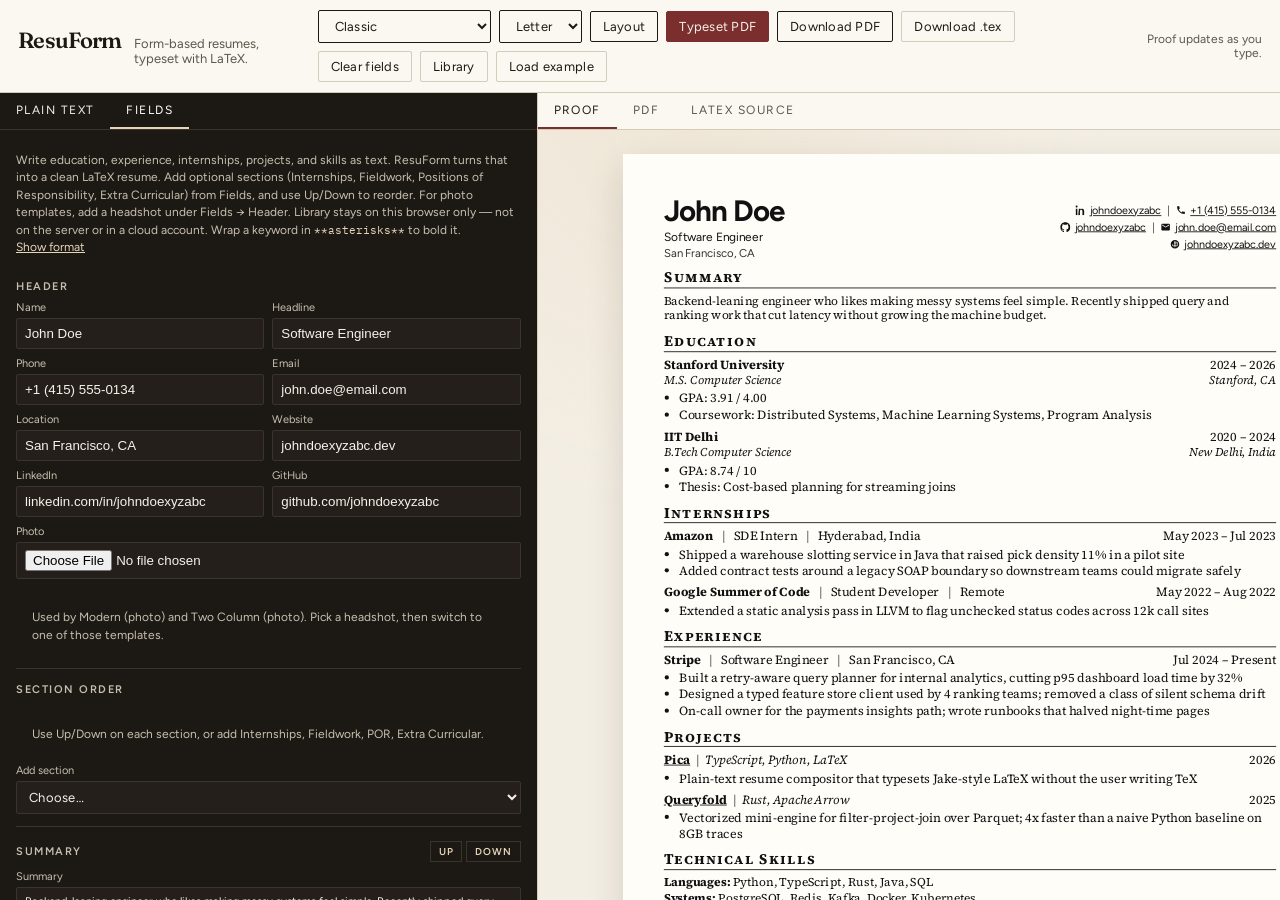
==== index.html @ ff9d10ff "Default to Fields, add Clear fields, and use John Doe in the sample. Co-authored-by: Cursor <cursora" ====
<!DOCTYPE html>
<html lang="en">
  <head>
    <meta charset="UTF-8" />
    <meta name="viewport" content="width=device-width, initial-scale=1" />
    <title>ResuForm — LaTeX resume builder</title>
    <link rel="icon" href="data:image/svg+xml,%3Csvg xmlns='http://www.w3.org/2000/svg' viewBox='0 0 32 32'%3E%3Crect fill='%231c1915' width='32' height='32'/%3E%3Ctext x='16' y='22' text-anchor='middle' font-size='14' fill='%23f3eee4' font-family='Georgia'%3ER%3C/text%3E%3C/svg%3E" />
    <link rel="preconnect" href="https://fonts.googleapis.com" />
    <link rel="preconnect" href="https://fonts.gstatic.com" crossorigin />
    <link
      href="https://fonts.googleapis.com/css2?family=Figtree:wght@400;500;600&family=Fraunces:opsz,wght@9..144,500;9..144,600&family=IBM+Plex+Mono:wght@400;500&family=Source+Serif+4:ital,opsz,wght@0,8..60,400;0,8..60,600;0,8..60,650;1,8..60,400&display=swap"
      rel="stylesheet"
    />
    <link rel="stylesheet" href="/static/styles.css?v=20260816o" />
    <script src="/static/vendor/html2canvas.min.js"></script>
    <script src="/static/vendor/jspdf.umd.min.js"></script>
  </head>
  <body>
    <div class="app">
      <header class="topbar">
        <div class="brand">
          <strong>ResuForm</strong>
          <span>Form-based resumes, typeset with LaTeX.</span>
        </div>
        <div class="top-actions">
          <select id="template" aria-label="Template">
            <option value="classic">Classic</option>
            <option value="modern">Modern</option>
            <option value="compact">Compact</option>
            <option value="two_column">Two Column</option>
            <option value="modern_photo">Modern (photo)</option>
            <option value="two_column_photo">Two Column (photo)</option>
          </select>
          <select id="page" aria-label="Paper size">
            <option value="letter">Letter</option>
            <option value="a4">A4</option>
          </select>
          <details class="layout-pop" id="layout-pop">
            <summary>Layout</summary>
            <div class="layout-panel">
              <p class="layout-label">Margins (inches)</p>
              <div class="layout-margins">
                <label class="top">Top <input id="margin-top" type="number" min="0.15" max="1.75" step="0.05" /></label>
                <label class="left">Left <input id="margin-left" type="number" min="0.15" max="1.75" step="0.05" /></label>
                <label class="right">Right <input id="margin-right" type="number" min="0.15" max="1.75" step="0.05" /></label>
                <label class="bottom">Bottom <input id="margin-bottom" type="number" min="0.15" max="1.75" step="0.05" /></label>
              </div>
              <label class="full">Line spacing
                <input id="line-spacing" type="number" min="0.8" max="1.8" step="0.05" />
              </label>
              <p class="hint">1.0 is single spacing. Proof updates immediately; Typeset PDF for the printed page.</p>
            </div>
          </details>
          <button class="btn-primary" id="typeset" type="button">Typeset PDF</button>
          <button class="btn" id="download-pdf" type="button">Download PDF</button>
          <button class="btn-ghost" id="download-tex" type="button">Download .tex</button>
          <button class="btn-ghost" id="clear-fields" type="button" title="Clears every field on the current resume.">Clear fields</button>
          <button class="btn-ghost" id="library-btn" type="button" title="Saved on this browser only. Not synced to an account.">Library</button>
          <button class="btn-ghost" id="example" type="button" title="Opens a sample resume. Your current one stays in Library.">Load example</button>
        </div>
        <div class="status" id="status">Proof updates as you type.</div>
      </header>

      <main class="workspace">
        <section class="editor">
          <div class="editor-tabs">
            <button type="button" data-mode="text">Plain text</button>
            <button type="button" data-mode="fields" class="active">Fields</button>
          </div>
          <p class="hint">
            Write education, experience, internships, projects, and skills as text. ResuForm turns that into a clean LaTeX resume.
            Add optional sections (Internships, Fieldwork, Positions of Responsibility, Extra Curricular) from Fields, and use Up/Down to reorder.
            For photo templates, add a headshot under Fields → Header.
            Library stays on this browser only — not on the server or in a cloud account.
            Wrap a keyword in <code>**asterisks**</code> to bold it.
            <button type="button" id="toggle-guide">Show format</button>
          </p>
          <div class="editor-body">
            <pre class="guide" id="guide"></pre>
            <textarea
              id="source"
              spellcheck="true"
              style="display: none"
              placeholder="NAME&#10;Your Name&#10;&#10;EDUCATION&#10;School | Degree | Location | Dates"
            ></textarea>
            <div class="fields open" id="fields"></div>
          </div>
        </section>

        <section class="preview">
          <div class="preview-tabs">
            <button type="button" data-view="proof" class="active">Proof</button>
            <button type="button" data-view="pdf">PDF</button>
            <button type="button" data-view="tex">LaTeX source</button>
          </div>
          <pre class="log" id="log"></pre>
          <div class="preview-main">
            <div class="pane stage open" id="proof-stage">
              <div class="preview-frame" id="proof"></div>
            </div>
            <div class="pane" id="pdf-pane">
              <div class="pdf-empty" id="pdf-empty">
                <p>Click <strong>Typeset PDF</strong> to save a PDF that matches the Proof.</p>
                <button class="btn-primary" id="typeset-from-pdf" type="button">Typeset PDF</button>
              </div>
              <iframe id="pdf-frame" title="Compiled PDF"></iframe>
            </div>
            <pre class="pane" id="tex-view"></pre>
          </div>
        </section>
      </main>
    </div>

    <div class="library-backdrop" id="library-backdrop" hidden></div>
    <aside class="library" id="library" hidden>
      <header class="library-head">
        <div>
          <h2>Library</h2>
          <p>Saved on this browser only. These resumes are not stored on the server or in an account. Another phone, PC, or browser will not see them.</p>
        </div>
        <button class="btn-ghost" id="library-close" type="button">Close</button>
      </header>
      <div class="library-actions">
        <button class="btn-primary" id="resume-new" type="button">New resume</button>
        <button class="btn" id="resume-save" type="button">Save copy</button>
      </div>
      <ul class="library-list" id="library-list"></ul>
    </aside>

    <script type="module" src="/static/app.js?v=20260816p"></script>
  </body>
</html>
---- static/styles.css ----
:root {
  --ink: #1c1915;
  --ink-soft: #5c564c;
  --paper: #f3eee4;
  --paper-2: #e8e0d2;
  --rule: #d4cbb8;
  --oxblood: #7a2e2e;
  --oxblood-dark: #5c2222;
  --cream: #fbf8f1;
  --page: #fffdf8;
  --mono: "IBM Plex Mono", ui-monospace, monospace;
  --ui: "Figtree", "Segoe UI", sans-serif;
  --serif: "Fraunces", "Times New Roman", serif;
  --resume: "Source Serif 4", "Times New Roman", serif;
}

* { box-sizing: border-box; }
html, body { margin: 0; height: 100%; }
body {
  font-family: var(--ui);
  color: var(--ink);
  background: var(--paper);
  min-height: 100%;
}

button, select, textarea { font: inherit; }
button { cursor: pointer; }

.app {
  height: 100%;
  display: grid;
  grid-template-rows: auto 1fr;
}

.topbar {
  display: flex;
  align-items: center;
  justify-content: space-between;
  gap: 16px;
  padding: 10px 18px;
  border-bottom: 1px solid var(--rule);
  background: var(--cream);
}

.brand {
  display: flex;
  align-items: baseline;
  gap: 12px;
  min-width: 180px;
}
.brand strong {
  font-family: var(--serif);
  font-size: 22px;
  font-weight: 600;
  letter-spacing: -0.03em;
}
.brand span {
  color: var(--ink-soft);
  font-size: 13px;
}

.top-actions {
  display: flex;
  flex-wrap: wrap;
  align-items: center;
  gap: 8px;
}

select, .btn, .btn-ghost, .btn-primary {
  border: 1px solid var(--ink);
  background: transparent;
  color: var(--ink);
  padding: 7px 12px;
  border-radius: 2px;
  font-size: 13px;
  letter-spacing: 0.02em;
}
.btn-primary {
  background: var(--oxblood);
  border-color: var(--oxblood);
  color: #f7f1ea;
}
.btn-primary:hover { background: var(--oxblood-dark); }
.btn:hover, .btn-ghost:hover, select:hover { background: var(--paper-2); }
.btn-ghost { border-color: var(--rule); }
.btn:disabled, .btn-primary:disabled {
  opacity: 0.55;
  cursor: wait;
}

.layout-pop {
  position: relative;
}
.layout-pop > summary {
  list-style: none;
  border: 1px solid var(--ink);
  background: transparent;
  color: var(--ink);
  padding: 7px 12px;
  border-radius: 2px;
  font-size: 13px;
  letter-spacing: 0.02em;
  cursor: pointer;
}
.layout-pop > summary::-webkit-details-marker,
.layout-pop > summary::marker { display: none; content: ""; }
.layout-pop:hover > summary { background: var(--paper-2); }
.layout-pop[open] > summary { background: var(--paper-2); }
.layout-panel {
  position: absolute;
  top: calc(100% + 6px);
  right: 0;
  z-index: 15;
  width: 260px;
  padding: 12px;
  background: var(--cream);
  border: 1px solid var(--rule);
  box-shadow: 0 10px 28px rgba(28, 25, 21, 0.16);
}
.layout-label {
  margin: 0 0 8px;
  font-size: 11px;
  letter-spacing: 0.06em;
  text-transform: uppercase;
  color: var(--ink-soft);
}
.layout-margins {
  display: grid;
  grid-template-columns: 1fr 1fr 1fr;
  gap: 8px;
  margin-bottom: 10px;
}
.layout-margins .top { grid-column: 2; }
.layout-margins .left { grid-column: 1; grid-row: 2; }
.layout-margins .right { grid-column: 3; grid-row: 2; }
.layout-margins .bottom { grid-column: 2; grid-row: 3; }
.layout-panel label {
  display: flex;
  flex-direction: column;
  gap: 4px;
  font-size: 11px;
  color: var(--ink-soft);
}
.layout-panel label.full { display: flex; }
.layout-panel input {
  width: 100%;
  padding: 6px 8px;
  border: 1px solid var(--rule);
  border-radius: 2px;
  background: #fff;
  color: var(--ink);
  font: inherit;
}
.layout-panel .hint { margin: 8px 0 0; }

.status {
  font-size: 12px;
  color: var(--ink-soft);
  min-width: 140px;
  text-align: right;
}
.status.error { color: var(--oxblood); }
.status.ok { color: #2f4a3c; }

.workspace {
  display: grid;
  grid-template-columns: minmax(340px, 42%) 1fr;
  min-height: 0;
  height: 100%;
}

.editor {
  display: grid;
  grid-template-rows: auto auto 1fr;
  min-height: 0;
  border-right: 1px solid var(--rule);
  background: #1c1915;
  color: #f4efe6;
}
.editor-body {
  min-height: 0;
  display: flex;
  flex-direction: column;
}

.editor-tabs, .preview-tabs {
  display: flex;
  gap: 0;
  border-bottom: 1px solid #3a342c;
}
.editor-tabs button, .preview-tabs button {
  background: transparent;
  border: 0;
  border-bottom: 2px solid transparent;
  color: inherit;
  padding: 10px 16px;
  font-size: 12px;
  letter-spacing: 0.12em;
  text-transform: uppercase;
}
.editor-tabs button.active { border-bottom-color: #e4d5b8; color: #fff; }
.preview-tabs { border-bottom-color: var(--rule); background: var(--cream); flex: 0 0 auto; }
.preview-tabs button { color: var(--ink-soft); }
.preview-tabs button.active { border-bottom-color: var(--oxblood); color: var(--ink); }

.hint {
  padding: 10px 16px 0;
  font-size: 12px;
  color: #c8bfae;
  line-height: 1.45;
}
.hint code {
  font-family: var(--mono);
  font-size: 11px;
  color: #e4d5b8;
}
.hint button {
  background: none;
  border: 0;
  color: #e4d5b8;
  padding: 0;
  text-decoration: underline;
}

#source {
  width: 100%;
  flex: 1;
  min-height: 0;
  resize: none;
  border: 0;
  padding: 16px 18px 24px;
  background: transparent;
  color: #f7f1ea;
  font-family: var(--mono);
  font-size: 13px;
  line-height: 1.55;
  outline: none;
}
#source::placeholder { color: #8a8070; }

.guide {
  display: none;
  margin: 0 16px 16px;
  padding: 12px 14px;
  border: 1px solid #3a342c;
  background: #241f1a;
  color: #d9d0c0;
  font-family: var(--mono);
  font-size: 11px;
  white-space: pre-wrap;
  overflow: auto;
  max-height: 220px;
}
.guide.open { display: block; }

.fields {
  display: none;
  overflow: auto;
  padding: 12px 16px 24px;
  gap: 14px;
  flex: 1;
  min-height: 0;
  align-content: start;
}
.fields.open { display: grid; }

.field-group {
  display: grid;
  gap: 8px;
  padding-bottom: 12px;
  border-bottom: 1px solid #3a342c;
}
.field-group h3 {
  margin: 0;
  font-size: 11px;
  letter-spacing: 0.14em;
  text-transform: uppercase;
  color: #c8bfae;
  font-weight: 600;
  display: flex;
  align-items: center;
  gap: 8px;
}
.field-group h3 button {
  background: none;
  border: 1px solid #3a342c;
  color: #e4d5b8;
  padding: 3px 8px;
  font-size: 10px;
  letter-spacing: 0.08em;
  text-transform: uppercase;
}
.section-move {
  margin-left: auto;
  display: inline-flex;
  gap: 4px;
}
.layout-toggle {
  display: inline-flex;
  gap: 4px;
}
.layout-toggle button.on {
  border-color: #e4d5b8;
  color: #fff;
  background: #3a342c;
}
.grid-2 {
  display: grid;
  grid-template-columns: 1fr 1fr;
  gap: 8px;
}
label { display: grid; gap: 4px; font-size: 11px; color: #c8bfae; }
input, .fields textarea, .fields select {
  background: #241f1a;
  border: 1px solid #3a342c;
  color: #f7f1ea;
  padding: 7px 8px;
  border-radius: 2px;
}
.fields textarea { min-height: 72px; resize: vertical; }

.card {
  border: 1px solid #3a342c;
  padding: 10px;
  display: grid;
  gap: 8px;
  background: #211c18;
}
.card-head {
  display: flex;
  justify-content: space-between;
  align-items: center;
  font-size: 12px;
  color: #c8bfae;
}
.card-head button {
  background: none;
  border: 0;
  color: #e4d5b8;
  font-size: 12px;
}

.preview {
  display: flex;
  flex-direction: column;
  min-height: 0;
  height: 100%;
  background:
    radial-gradient(circle at 20% 0%, #efe6d6 0%, transparent 42%),
    var(--paper);
}

.preview-main {
  position: relative;
  flex: 1 1 auto;
  min-height: 0;
}

.pane {
  display: none;
  position: absolute;
  inset: 0;
  overflow: auto;
  background: transparent;
}
.pane.open { display: block; }

.stage {
  overflow: auto;
  padding: 24px;
  place-items: start center;
}
.stage.open { display: grid; }

.preview-frame {
  background: var(--page);
  transform-origin: top center;
  box-shadow: 0 18px 40px rgba(40, 30, 18, 0.14);
}

#pdf-pane.open {
  display: flex;
  flex-direction: column;
  background: #2a2622;
}
.pdf-empty {
  display: grid;
  place-items: center;
  align-content: center;
  gap: 14px;
  height: 100%;
  color: #e8e0d2;
  text-align: center;
  padding: 24px;
}
.pdf-empty[hidden],
#pdf-pane.has-pdf .pdf-empty { display: none; }
#pdf-frame {
  display: none;
  flex: 1;
  width: 100%;
  min-height: 0;
  height: 100%;
  border: 0;
  background: #2a2622;
}
#pdf-pane.has-pdf #pdf-frame { display: block; }
#pdf-frame iframe {
  width: 100%;
  height: 100%;
  border: 0;
}

#tex-view {
  margin: 0;
  padding: 18px;
  overflow: auto;
  color: #f3eee4;
  font-family: var(--mono);
  font-size: 12px;
  white-space: pre-wrap;
  background: #2a2622;
}

.log {
  display: none;
  flex: 0 0 auto;
  margin: 0;
  padding: 12px 16px;
  background: #3a1c1c;
  color: #f3d4d0;
  font-family: var(--mono);
  font-size: 12px;
  white-space: pre-wrap;
  max-height: 180px;
  overflow: auto;
}
.log.open { display: block; }

.resume-page {
  width: 8.5in;
  min-height: 11in;
  padding: 0.48in 0.58in;
  font-family: var(--resume);
  font-size: 11pt;
  color: #111;
  background: var(--page);
  line-height: 1.25;
}
.resume-page.a4 { width: 210mm; min-height: 297mm; }
.resume-page.compact { font-size: 10pt; }
.resume-page header.masthead,
.resume-page .masthead {
  display: flex;
  justify-content: space-between;
  align-items: center;
  gap: 20px;
  text-align: left;
  margin-bottom: 10px;
}
.resume-page .who { min-width: 0; }
.resume-page h1 {
  font-family: Figtree, "Segoe UI", sans-serif;
  font-size: 26pt;
  font-weight: 700;
  letter-spacing: -0.03em;
  text-transform: none;
  margin: 0;
  font-variant: normal;
  line-height: 1.1;
}
.resume-page.modern h1 {
  font-variant: normal;
  letter-spacing: -0.03em;
  text-transform: none;
  font-weight: 700;
}
.resume-page .headline {
  margin: 3px 0 0;
  font-style: normal;
  font-size: 10.5pt;
  font-family: Figtree, "Segoe UI", sans-serif;
}
.resume-page .place {
  margin: 1px 0 0;
  font-size: 10pt;
  color: #333;
  font-family: Figtree, "Segoe UI", sans-serif;
}
.resume-page .contact-stack {
  text-align: right;
  font-family: Figtree, "Segoe UI", sans-serif;
  font-size: 9.5pt;
  line-height: 1.55;
  flex: 0 0 auto;
  flex-shrink: 0;
}
.resume-page .contact-row {
  display: flex;
  justify-content: flex-end;
  align-items: center;
  flex-wrap: wrap;
}
.resume-page .citem {
  display: inline-flex;
  align-items: center;
  gap: 5px;
}
.resume-page .ci {
  width: 12px;
  height: 12px;
  display: inline-block;
  flex: 0 0 12px;
}
.resume-page .contact {
  margin: 0;
  font-size: 10pt;
}
.resume-page .sep { margin: 0 7px; color: #444; }
.resume-page a { color: inherit; }
.resume-page h2 {
  font-size: 13pt;
  font-variant: small-caps;
  letter-spacing: 0.08em;
  border-bottom: 1px solid #111;
  margin: 11px 0 6px;
  font-weight: 700;
}
.resume-page.modern h2 {
  color: var(--oxblood);
  border-bottom-color: var(--oxblood);
}
.resume-page .row {
  display: flex;
  justify-content: space-between;
  gap: 12px;
}
.resume-page .muted { font-size: 10.5pt; margin-top: 1px; }
.resume-page article { margin-bottom: 7px; }
.resume-page ul {
  margin: 3px 0 0 18px;
  padding: 0;
}
.resume-page li { margin: 1px 0; }
.resume-page .summary { margin: 0; font-size: 10.5pt; }
.resume-page .skill { font-size: 10.5pt; margin: 2px 0; }
.resume-page .skills-cols {
  display: flex;
  gap: 22px;
  align-items: flex-start;
}
.resume-page .skills-cols > div {
  flex: 1;
  min-width: 0;
}
.resume-page .edu-table {
  width: 100%;
  border-collapse: collapse;
  font-size: 10.5pt;
  margin: 2px 0 8px;
}
.resume-page .edu-table th,
.resume-page .edu-table td {
  text-align: left;
  padding: 4px 8px 4px 0;
  vertical-align: top;
}
.resume-page .edu-table th {
  font-variant: small-caps;
  letter-spacing: 0.04em;
  border-bottom: 1px solid #111;
  font-size: 10pt;
}
.resume-page .edu-table td {
  border-bottom: 1px solid #ddd;
}
.resume-page .edu-table th:last-child,
.resume-page .edu-table td:last-child { text-align: right; padding-right: 0; }
.resume-page.modern .edu-table th {
  color: var(--oxblood);
  border-bottom-color: var(--oxblood);
}

.resume-page.two_column .two-col {
  display: grid;
  grid-template-columns: 0.32fr 0.68fr;
  gap: 20px;
  align-items: start;
}
.resume-page.two_column .two-col aside {
  border-right: 1px solid #111;
  padding-right: 14px;
}
.resume-page.two_column .two-col aside .row {
  flex-direction: column;
  align-items: flex-start;
  gap: 1px;
}

.resume-page .photo-frame {
  width: 92px;
  height: 112px;
  object-fit: cover;
  border-radius: 2px;
  background: #ece7dc;
  flex: 0 0 auto;
}
.resume-page .photo-frame.empty {
  display: grid;
  place-items: center;
  text-align: center;
  font-size: 9pt;
  color: #7a7468;
  padding: 8px;
  border: 1px dashed #c8bfae;
}
.resume-page .masthead.with-photo {
  align-items: center;
  gap: 16px;
}
.resume-page .masthead.with-photo .masthead-copy {
  min-width: 0;
  flex: 1;
  display: flex;
  justify-content: space-between;
  align-items: center;
  gap: 16px;
}
.resume-page.two_column_photo .two-col aside .photo-frame {
  width: 100%;
  height: 140px;
  margin-bottom: 10px;
}

.photo-edit {
  display: flex;
  align-items: center;
  gap: 10px;
}
.photo-edit img {
  width: 56px;
  height: 68px;
  object-fit: cover;
  border-radius: 2px;
}

@media (max-width: 980px) {
  .workspace { grid-template-columns: 1fr; }
  .editor { border-right: 0; border-bottom: 1px solid var(--rule); min-height: 48vh; }
}

.library-backdrop {
  position: fixed;
  inset: 0;
  background: rgba(28, 25, 21, 0.45);
  z-index: 20;
}
.library {
  position: fixed;
  top: 0;
  left: 0;
  bottom: 0;
  width: min(420px, 100%);
  z-index: 21;
  background: #1c1915;
  color: #f4efe6;
  display: flex;
  flex-direction: column;
  border-right: 1px solid #3a342c;
}
.library[hidden], .library-backdrop[hidden] { display: none; }
.library-head {
  display: flex;
  justify-content: space-between;
  gap: 12px;
  align-items: flex-start;
  padding: 18px 18px 12px;
  border-bottom: 1px solid #3a342c;
}
.library-head h2 {
  margin: 0;
  font-family: var(--serif);
  font-size: 22px;
  font-weight: 600;
}
.library-head p {
  margin: 4px 0 0;
  color: #c8bfae;
  font-size: 12px;
  line-height: 1.45;
  max-width: 28em;
}
.library-actions {
  display: flex;
  gap: 8px;
  padding: 12px 18px;
}
.library-actions .btn,
.library-actions .btn-primary {
  flex: 1;
}
.library .btn, .library .btn-ghost {
  color: #f4efe6;
  border-color: #8a8070;
}
.library-list {
  list-style: none;
  margin: 0;
  padding: 0 12px 24px;
  overflow: auto;
}
.library-list li {
  border: 1px solid #3a342c;
  padding: 12px;
  margin-bottom: 8px;
  background: #241f1a;
}
.library-list li.current { border-color: #e4d5b8; }
.library-list h3 {
  margin: 0 0 4px;
  font-size: 15px;
  font-weight: 600;
}
.library-list time {
  display: block;
  color: #c8bfae;
  font-size: 12px;
  margin-bottom: 10px;
}
.library-list .row-actions {
  display: flex;
  gap: 8px;
}
.library-list .row-actions button {
  background: none;
  border: 1px solid #3a342c;
  color: #e4d5b8;
  padding: 4px 8px;
  font-size: 11px;
  letter-spacing: 0.06em;
  text-transform: uppercase;
}
.library-empty {
  color: #c8bfae;
  font-size: 13px;
  padding: 8px;
}
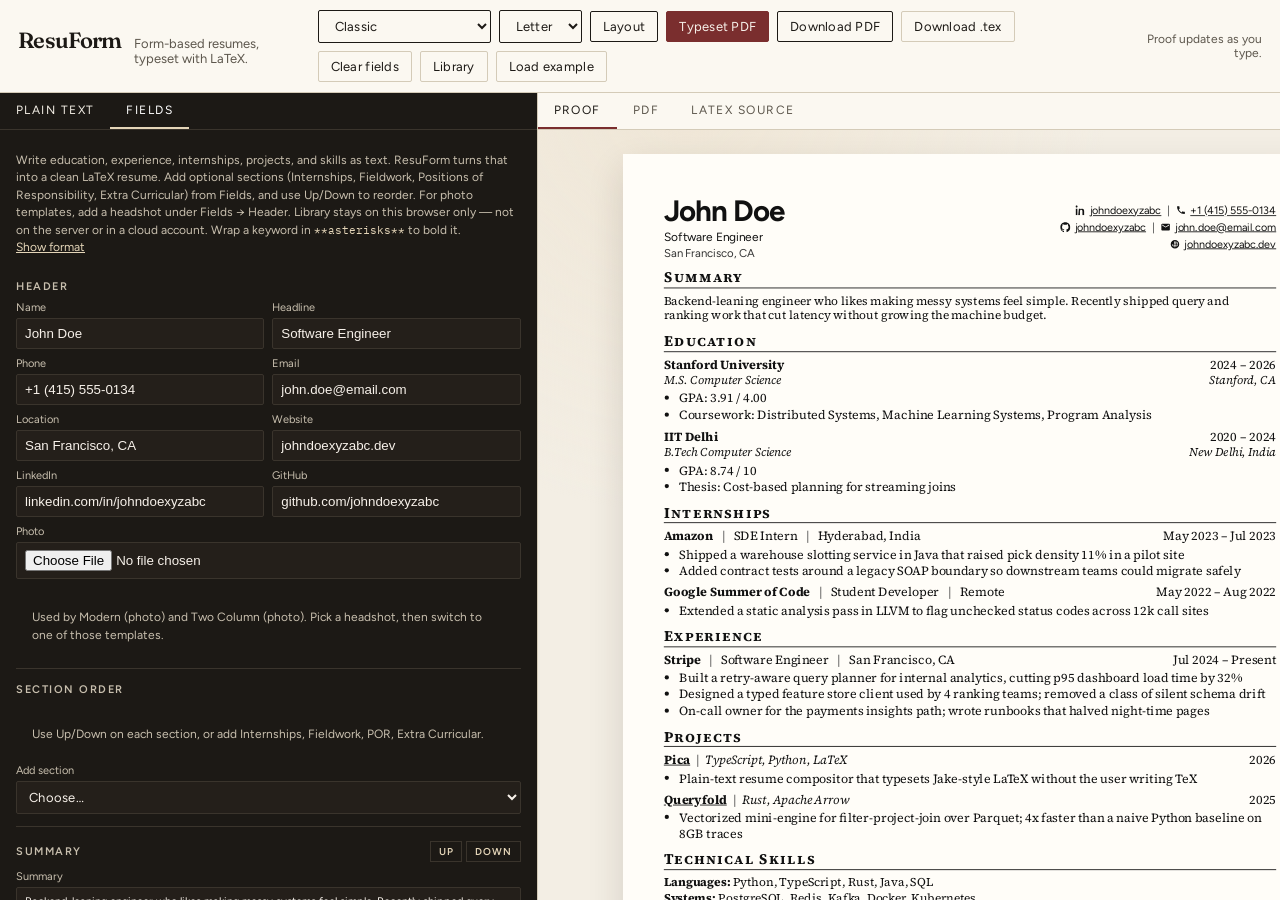
==== commit bb6d2433: "Add Google Analytics 4 using an environment Measurement ID. Co-authored-by: Cursor <cursoragent@curs" ====
--- a/index.html
+++ b/index.html
@@ -4,6 +4,7 @@
     <meta charset="UTF-8" />
     <meta name="viewport" content="width=device-width, initial-scale=1" />
     <title>ResuForm — LaTeX resume builder</title>
+    <script>window.__GA_MEASUREMENT_ID__ = "%%GA_MEASUREMENT_ID%%";</script>
     <link rel="icon" href="data:image/svg+xml,%3Csvg xmlns='http://www.w3.org/2000/svg' viewBox='0 0 32 32'%3E%3Crect fill='%231c1915' width='32' height='32'/%3E%3Ctext x='16' y='22' text-anchor='middle' font-size='14' fill='%23f3eee4' font-family='Georgia'%3ER%3C/text%3E%3C/svg%3E" />
     <link rel="preconnect" href="https://fonts.googleapis.com" />
     <link rel="preconnect" href="https://fonts.gstatic.com" crossorigin />
@@ -127,6 +128,6 @@
       <ul class="library-list" id="library-list"></ul>
     </aside>
 
-    <script type="module" src="/static/app.js?v=20260816p"></script>
+    <script type="module" src="/static/app.js?v=20260816q"></script>
   </body>
 </html>
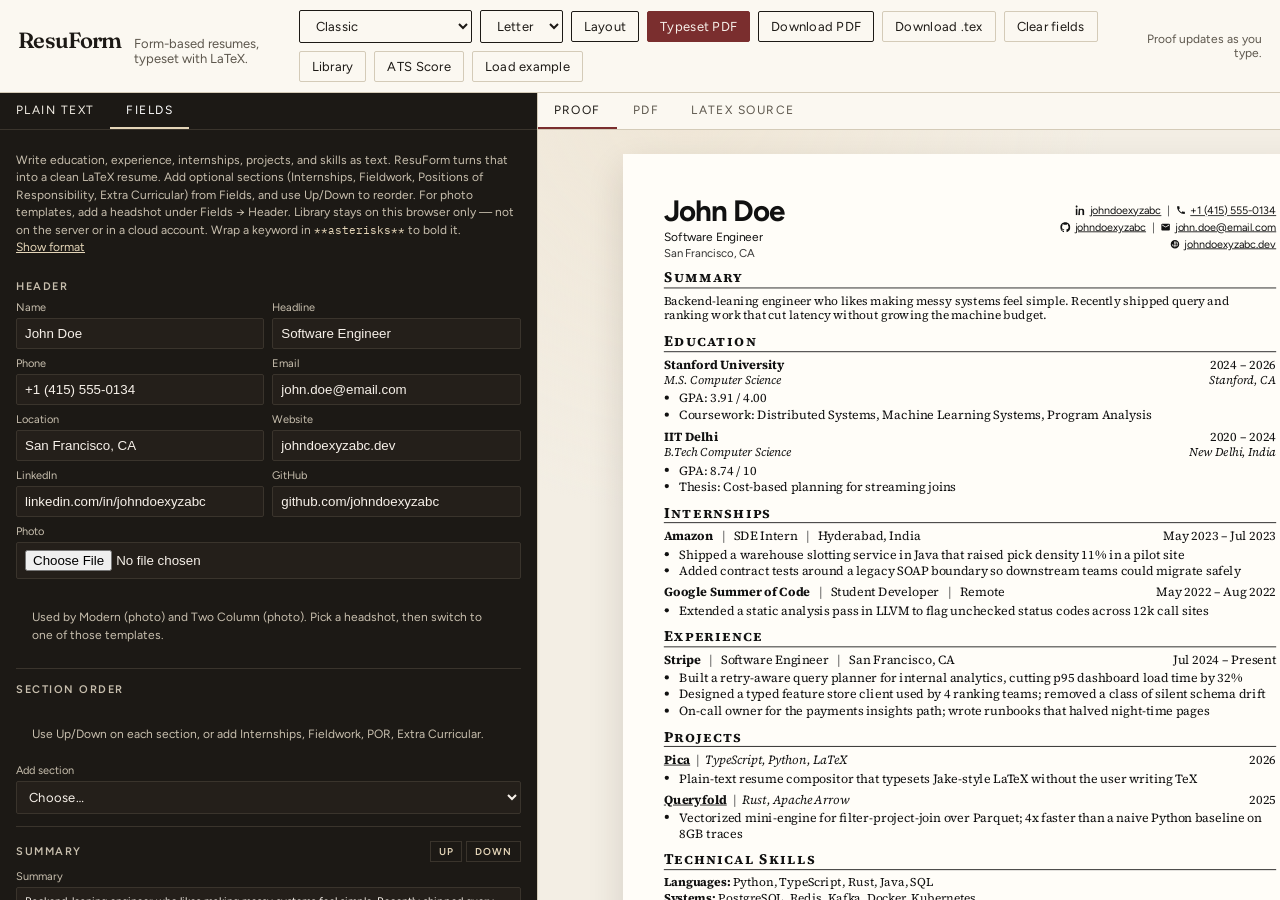
==== commit 0e534dba: "Add a separate ATS Score page with local keyword matching. Co-authored-by: Cursor <cursoragent@curso" ====
--- a/index.html
+++ b/index.html
@@ -12,7 +12,7 @@
       href="https://fonts.googleapis.com/css2?family=Figtree:wght@400;500;600&family=Fraunces:opsz,wght@9..144,500;9..144,600&family=IBM+Plex+Mono:wght@400;500&family=Source+Serif+4:ital,opsz,wght@0,8..60,400;0,8..60,600;0,8..60,650;1,8..60,400&display=swap"
       rel="stylesheet"
     />
-    <link rel="stylesheet" href="/static/styles.css?v=20260816o" />
+    <link rel="stylesheet" href="/static/styles.css?v=20260817a" />
     <script src="/static/vendor/html2canvas.min.js"></script>
     <script src="/static/vendor/jspdf.umd.min.js"></script>
   </head>
@@ -57,6 +57,7 @@
           <button class="btn-ghost" id="download-tex" type="button">Download .tex</button>
           <button class="btn-ghost" id="clear-fields" type="button" title="Clears every field on the current resume.">Clear fields</button>
           <button class="btn-ghost" id="library-btn" type="button" title="Saved on this browser only. Not synced to an account.">Library</button>
+          <a class="btn-ghost" href="/ats">ATS Score</a>
           <button class="btn-ghost" id="example" type="button" title="Opens a sample resume. Your current one stays in Library.">Load example</button>
         </div>
         <div class="status" id="status">Proof updates as you type.</div>
--- a/static/styles.css
+++ b/static/styles.css
@@ -87,6 +87,10 @@
   opacity: 0.55;
   cursor: wait;
 }
+a.btn, a.btn-ghost, a.btn-primary {
+  text-decoration: none;
+  display: inline-block;
+}
 
 .layout-pop {
   position: relative;
@@ -746,3 +750,198 @@
   padding: 8px;
 }
 
+.ats-body { background: var(--paper); }
+.ats-app { grid-template-rows: auto 1fr; }
+.ats-main {
+  overflow: auto;
+  padding: 28px 22px 48px;
+}
+.ats-panel { max-width: 980px; margin: 0 auto; }
+.ats-panel h1 {
+  font-family: var(--serif);
+  font-size: 32px;
+  font-weight: 600;
+  margin: 0 0 8px;
+  letter-spacing: -0.03em;
+}
+.ats-lead, .ats-disclaimer {
+  color: var(--ink-soft);
+  font-size: 14px;
+  line-height: 1.5;
+  max-width: 46em;
+}
+.ats-grid, .ats-split {
+  display: grid;
+  grid-template-columns: 1fr 1fr;
+  gap: 16px;
+  margin-top: 18px;
+}
+.ats-card {
+  background: var(--cream);
+  border: 1px solid var(--rule);
+  padding: 16px 18px 18px;
+}
+.ats-card h2 {
+  margin: 0 0 12px;
+  font-size: 15px;
+  letter-spacing: 0.04em;
+  text-transform: uppercase;
+  color: var(--ink-soft);
+  font-weight: 600;
+}
+.ats-card h3 {
+  margin: 14px 0 8px;
+  font-size: 13px;
+}
+.ats-source-tabs {
+  display: flex;
+  gap: 0;
+  margin-bottom: 12px;
+  border-bottom: 1px solid var(--rule);
+}
+.ats-source-tabs button {
+  background: none;
+  border: 0;
+  border-bottom: 2px solid transparent;
+  padding: 8px 12px;
+  font-size: 13px;
+}
+.ats-source-tabs button.active {
+  border-bottom-color: var(--oxblood);
+  color: var(--ink);
+}
+.ats-hint { padding: 0 0 10px; color: var(--ink-soft); }
+.ats-library-list {
+  list-style: none;
+  margin: 0;
+  padding: 0;
+  max-height: 280px;
+  overflow: auto;
+}
+.ats-library-list li {
+  border: 1px solid var(--rule);
+  margin-bottom: 8px;
+  background: #fff;
+}
+.ats-library-list label {
+  display: flex;
+  gap: 10px;
+  padding: 10px 12px;
+  cursor: pointer;
+  align-items: flex-start;
+}
+.ats-library-list strong { display: block; font-size: 14px; }
+.ats-library-list em {
+  display: block;
+  color: var(--ink-soft);
+  font-style: normal;
+  font-size: 12px;
+  margin-top: 2px;
+}
+.ats-label {
+  display: block;
+  font-size: 12px;
+  color: var(--ink-soft);
+  margin-bottom: 6px;
+}
+#ats-jd, .ats-file input {
+  width: 100%;
+  border: 1px solid var(--rule);
+  background: #fff;
+  color: var(--ink);
+  padding: 10px 12px;
+  font: inherit;
+  border-radius: 2px;
+}
+#ats-jd { min-height: 240px; resize: vertical; }
+.ats-file { display: block; font-size: 13px; }
+.ats-file input { margin-top: 8px; }
+.ats-actions {
+  display: flex;
+  flex-wrap: wrap;
+  gap: 12px;
+  align-items: center;
+  margin-top: 18px;
+}
+.ats-kicker {
+  letter-spacing: 0.14em;
+  text-transform: uppercase;
+  font-size: 11px;
+  color: var(--ink-soft);
+  margin: 0 0 8px;
+}
+.ats-score-hero {
+  display: flex;
+  gap: 22px;
+  align-items: center;
+  margin-bottom: 18px;
+}
+.ats-score-num {
+  font-family: var(--serif);
+  font-size: 56px;
+  font-weight: 600;
+  letter-spacing: -0.04em;
+  color: var(--oxblood);
+  min-width: 160px;
+}
+.ats-bars { display: grid; gap: 10px; margin: 8px 0 22px; }
+.ats-bar div {
+  display: flex;
+  justify-content: space-between;
+  font-size: 13px;
+  margin-bottom: 4px;
+}
+.ats-bar i {
+  display: block;
+  height: 8px;
+  background: var(--paper-2);
+  border-radius: 99px;
+  overflow: hidden;
+}
+.ats-bar b {
+  display: block;
+  height: 100%;
+  background: var(--oxblood);
+}
+.ats-chips { display: flex; flex-wrap: wrap; gap: 8px; }
+.ats-chip {
+  border: 1px solid var(--rule);
+  background: #fff;
+  padding: 5px 10px;
+  font-size: 13px;
+}
+.ats-chips.missing .ats-chip { border-color: #c9b4b0; background: #f8efec; }
+.ats-warning {
+  margin: 12px 0 0;
+  font-size: 13px;
+  color: var(--oxblood);
+  line-height: 1.45;
+}
+.ats-empty { color: var(--ink-soft); font-size: 13px; margin: 0; }
+.ats-table { width: 100%; border-collapse: collapse; font-size: 13px; }
+.ats-table th, .ats-table td {
+  text-align: left;
+  padding: 8px 6px;
+  border-bottom: 1px solid var(--rule);
+}
+.ats-table .kind-hit { color: #2f4a3c; }
+.ats-table .kind-miss { color: var(--oxblood); }
+.ats-req { list-style: none; margin: 0; padding: 0; }
+.ats-req li {
+  display: flex;
+  justify-content: space-between;
+  gap: 12px;
+  padding: 7px 0;
+  border-bottom: 1px solid var(--rule);
+  font-size: 13px;
+}
+.ats-req em { font-style: normal; color: var(--ink-soft); }
+.ats-req li.met span { color: #2f4a3c; }
+.ats-req li.missing span { color: var(--ink); }
+.ats-req small { color: var(--ink-soft); font-size: 11px; }
+
+@media (max-width: 800px) {
+  .ats-grid, .ats-split, .ats-score-hero { grid-template-columns: 1fr; display: grid; }
+  .ats-score-num { min-width: 0; font-size: 44px; }
+}
+
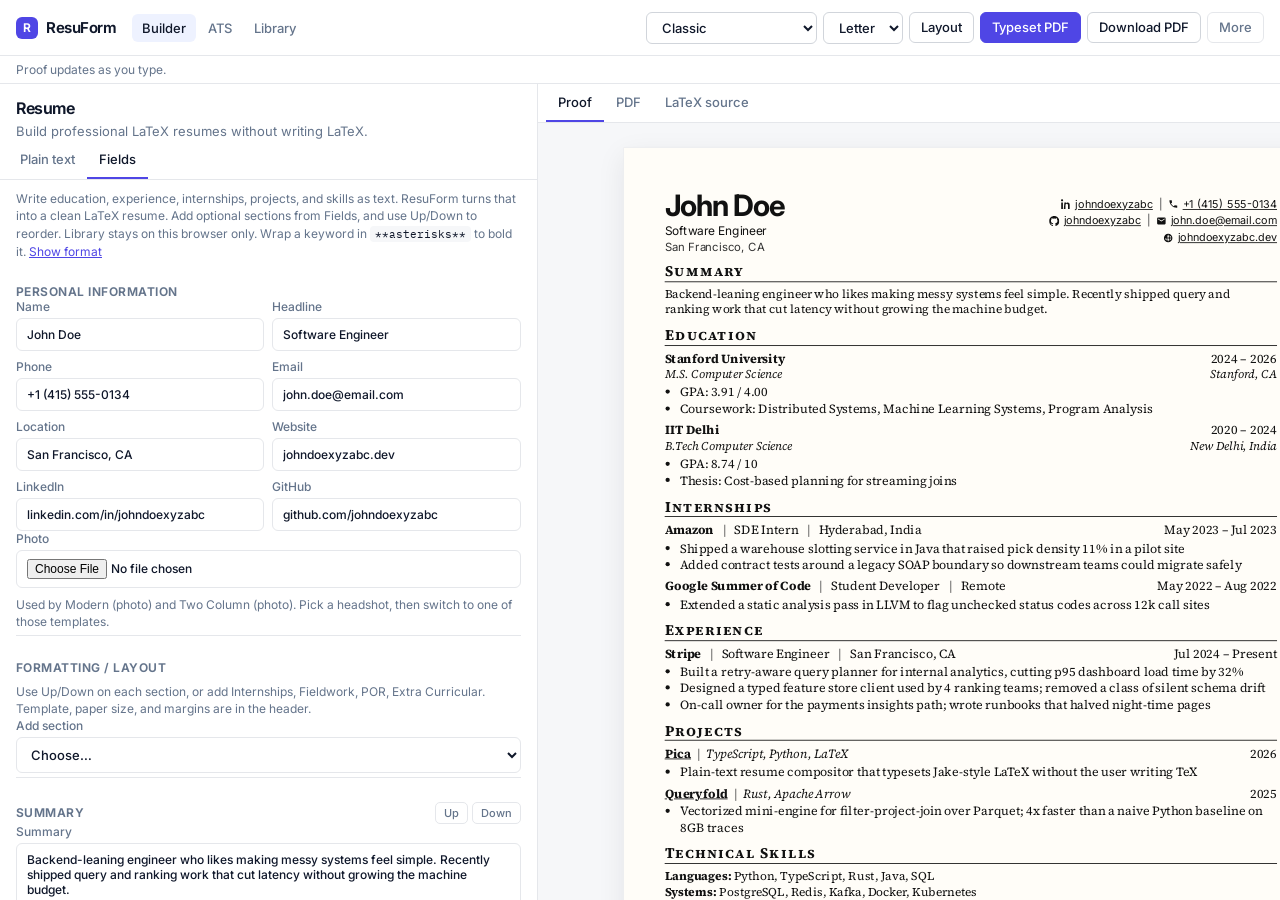
==== commit 3a23ca2c: "Restyle the builder and ATS pages as a light, compact SaaS UI. Co-authored-by: Cursor <cursoragent@c" ====
--- a/index.html
+++ b/index.html
@@ -5,24 +5,29 @@
     <meta name="viewport" content="width=device-width, initial-scale=1" />
     <title>ResuForm — LaTeX resume builder</title>
     <script>window.__GA_MEASUREMENT_ID__ = "%%GA_MEASUREMENT_ID%%";</script>
-    <link rel="icon" href="data:image/svg+xml,%3Csvg xmlns='http://www.w3.org/2000/svg' viewBox='0 0 32 32'%3E%3Crect fill='%231c1915' width='32' height='32'/%3E%3Ctext x='16' y='22' text-anchor='middle' font-size='14' fill='%23f3eee4' font-family='Georgia'%3ER%3C/text%3E%3C/svg%3E" />
+    <link rel="icon" href="data:image/svg+xml,%3Csvg xmlns='http://www.w3.org/2000/svg' viewBox='0 0 32 32'%3E%3Crect fill='%234f46e5' rx='8' width='32' height='32'/%3E%3Ctext x='16' y='22' text-anchor='middle' font-size='15' fill='%23ffffff' font-family='Inter,Arial' font-weight='700'%3ER%3C/text%3E%3C/svg%3E" />
     <link rel="preconnect" href="https://fonts.googleapis.com" />
     <link rel="preconnect" href="https://fonts.gstatic.com" crossorigin />
     <link
-      href="https://fonts.googleapis.com/css2?family=Figtree:wght@400;500;600&family=Fraunces:opsz,wght@9..144,500;9..144,600&family=IBM+Plex+Mono:wght@400;500&family=Source+Serif+4:ital,opsz,wght@0,8..60,400;0,8..60,600;0,8..60,650;1,8..60,400&display=swap"
+      href="https://fonts.googleapis.com/css2?family=Inter:wght@400;500;600;700&family=IBM+Plex+Mono:wght@400;500&family=Source+Serif+4:ital,opsz,wght@0,8..60,400;0,8..60,600;0,8..60,650;1,8..60,400&display=swap"
       rel="stylesheet"
     />
-    <link rel="stylesheet" href="/static/styles.css?v=20260817a" />
+    <link rel="stylesheet" href="/static/styles.css?v=20260818c" />
     <script src="/static/vendor/html2canvas.min.js"></script>
     <script src="/static/vendor/jspdf.umd.min.js"></script>
   </head>
   <body>
     <div class="app">
       <header class="topbar">
-        <div class="brand">
+        <a class="brand" href="/" aria-label="ResuForm home">
+          <span class="brand-mark" aria-hidden="true">R</span>
           <strong>ResuForm</strong>
-          <span>Form-based resumes, typeset with LaTeX.</span>
-        </div>
+        </a>
+        <nav class="nav" aria-label="Primary">
+          <a class="nav-link is-active" href="/" aria-current="page">Builder</a>
+          <a class="nav-link" href="/ats">ATS</a>
+          <button class="nav-link" id="library-btn" type="button" title="Saved on this browser only. Not synced to an account.">Library</button>
+        </nav>
         <div class="top-actions">
           <select id="template" aria-label="Template">
             <option value="classic">Classic</option>
@@ -54,30 +59,38 @@
           </details>
           <button class="btn-primary" id="typeset" type="button">Typeset PDF</button>
           <button class="btn" id="download-pdf" type="button">Download PDF</button>
-          <button class="btn-ghost" id="download-tex" type="button">Download .tex</button>
-          <button class="btn-ghost" id="clear-fields" type="button" title="Clears every field on the current resume.">Clear fields</button>
-          <button class="btn-ghost" id="library-btn" type="button" title="Saved on this browser only. Not synced to an account.">Library</button>
-          <a class="btn-ghost" href="/ats">ATS Score</a>
-          <button class="btn-ghost" id="example" type="button" title="Opens a sample resume. Your current one stays in Library.">Load example</button>
+          <details class="more-menu">
+            <summary class="btn-ghost">More</summary>
+            <div class="more-panel">
+              <button class="btn-ghost" id="download-tex" type="button">Download .tex</button>
+              <button class="btn-ghost" id="clear-fields" type="button" title="Clears every field on the current resume.">Clear fields</button>
+              <button class="btn-ghost" id="example" type="button" title="Opens a sample resume. Your current one stays in Library.">Load example</button>
+            </div>
+          </details>
         </div>
-        <div class="status" id="status">Proof updates as you type.</div>
       </header>
+      <div class="status-bar">
+        <p class="status" id="status">Proof updates as you type.</p>
+      </div>
 
       <main class="workspace">
-        <section class="editor">
+        <section class="editor" aria-label="Resume editor">
+          <div class="editor-intro">
+            <h1>Resume</h1>
+            <p>Build professional LaTeX resumes without writing LaTeX.</p>
+          </div>
           <div class="editor-tabs">
             <button type="button" data-mode="text">Plain text</button>
             <button type="button" data-mode="fields" class="active">Fields</button>
           </div>
-          <p class="hint">
-            Write education, experience, internships, projects, and skills as text. ResuForm turns that into a clean LaTeX resume.
-            Add optional sections (Internships, Fieldwork, Positions of Responsibility, Extra Curricular) from Fields, and use Up/Down to reorder.
-            For photo templates, add a headshot under Fields → Header.
-            Library stays on this browser only — not on the server or in a cloud account.
-            Wrap a keyword in <code>**asterisks**</code> to bold it.
-            <button type="button" id="toggle-guide">Show format</button>
-          </p>
           <div class="editor-body">
+            <p class="hint">
+              Write education, experience, internships, projects, and skills as text. ResuForm turns that into a clean LaTeX resume.
+              Add optional sections from Fields, and use Up/Down to reorder.
+              Library stays on this browser only.
+              Wrap a keyword in <code>**asterisks**</code> to bold it.
+              <button type="button" id="toggle-guide">Show format</button>
+            </p>
             <pre class="guide" id="guide"></pre>
             <textarea
               id="source"
@@ -89,7 +102,7 @@
           </div>
         </section>
 
-        <section class="preview">
+        <section class="preview" aria-label="Resume preview">
           <div class="preview-tabs">
             <button type="button" data-view="proof" class="active">Proof</button>
             <button type="button" data-view="pdf">PDF</button>
@@ -114,7 +127,7 @@
     </div>
 
     <div class="library-backdrop" id="library-backdrop" hidden></div>
-    <aside class="library" id="library" hidden>
+    <aside class="library" id="library" hidden aria-label="Resume library">
       <header class="library-head">
         <div>
           <h2>Library</h2>
@@ -129,6 +142,6 @@
       <ul class="library-list" id="library-list"></ul>
     </aside>
 
-    <script type="module" src="/static/app.js?v=20260816q"></script>
+    <script type="module" src="/static/app.js?v=20260818c"></script>
   </body>
 </html>
--- a/static/styles.css
+++ b/static/styles.css
@@ -1,17 +1,29 @@
 :root {
-  --ink: #1c1915;
-  --ink-soft: #5c564c;
-  --paper: #f3eee4;
-  --paper-2: #e8e0d2;
-  --rule: #d4cbb8;
+  --bg: #f6f7f9;
+  --bg-elev: #ffffff;
+  --ink: #0f172a;
+  --ink-soft: #64748b;
+  --line: #e5e7eb;
+  --line-strong: #d1d5db;
+  --accent: #4f46e5;
+  --accent-hover: #4338ca;
+  --accent-soft: #eef2ff;
+  --ok: #0f766e;
+  --ok-bg: #f0fdfa;
+  --warn: #b45309;
+  --warn-bg: #fffbeb;
+  --bad: #b91c1c;
+  --bad-bg: #fef2f2;
+  --radius: 8px;
+  --radius-sm: 6px;
+  --shadow: 0 1px 2px rgba(15, 23, 42, 0.05);
+  --shadow-doc: 0 10px 32px rgba(15, 23, 42, 0.08);
+  --header-h: 56px;
+  --mono: "IBM Plex Mono", ui-monospace, monospace;
+  --ui: Inter, "Segoe UI", sans-serif;
+  --resume: "Source Serif 4", "Times New Roman", serif;
+  --page: #fffdf8;
   --oxblood: #7a2e2e;
-  --oxblood-dark: #5c2222;
-  --cream: #fbf8f1;
-  --page: #fffdf8;
-  --mono: "IBM Plex Mono", ui-monospace, monospace;
-  --ui: "Figtree", "Segoe UI", sans-serif;
-  --serif: "Fraunces", "Times New Roman", serif;
-  --resume: "Source Serif 4", "Times New Roman", serif;
 }
 
 * { box-sizing: border-box; }
@@ -19,97 +31,128 @@
 body {
   font-family: var(--ui);
   color: var(--ink);
-  background: var(--paper);
+  background: var(--bg);
   min-height: 100%;
-}
-
-button, select, textarea { font: inherit; }
+  -webkit-font-smoothing: antialiased;
+  overflow-x: hidden;
+}
+
+button, select, textarea, input { font: inherit; }
 button { cursor: pointer; }
+:focus-visible {
+  outline: 2px solid var(--accent);
+  outline-offset: 2px;
+}
 
 .app {
   height: 100%;
   display: grid;
-  grid-template-rows: auto 1fr;
+  grid-template-rows: auto auto 1fr;
 }
 
 .topbar {
   display: flex;
   align-items: center;
-  justify-content: space-between;
   gap: 16px;
-  padding: 10px 18px;
-  border-bottom: 1px solid var(--rule);
-  background: var(--cream);
-}
-
+  min-height: var(--header-h);
+  padding: 0 16px;
+  border-bottom: 1px solid var(--line);
+  background: var(--bg-elev);
+}
 .brand {
   display: flex;
-  align-items: baseline;
-  gap: 12px;
-  min-width: 180px;
+  align-items: center;
+  gap: 8px;
+  text-decoration: none;
+  color: inherit;
+  flex: 0 0 auto;
+}
+.brand-mark {
+  width: 22px;
+  height: 22px;
+  border-radius: 6px;
+  background: var(--accent);
+  color: #fff;
+  display: grid;
+  place-items: center;
+  font-size: 12px;
+  font-weight: 650;
+  letter-spacing: -0.04em;
 }
 .brand strong {
-  font-family: var(--serif);
-  font-size: 22px;
-  font-weight: 600;
+  font-size: 15px;
+  font-weight: 650;
   letter-spacing: -0.03em;
 }
-.brand span {
-  color: var(--ink-soft);
-  font-size: 13px;
-}
-
+.nav {
+  display: flex;
+  align-items: center;
+  gap: 2px;
+  min-width: 0;
+}
+.nav-link {
+  appearance: none;
+  background: transparent;
+  border: 0;
+  color: var(--ink-soft);
+  text-decoration: none;
+  padding: 6px 10px;
+  border-radius: var(--radius-sm);
+  font-size: 13px;
+  font-weight: 500;
+}
+.nav-link:hover { background: var(--bg); color: var(--ink); }
+.nav-link.is-active {
+  color: var(--ink);
+  background: var(--accent-soft);
+}
 .top-actions {
+  margin-left: auto;
   display: flex;
   flex-wrap: wrap;
   align-items: center;
-  gap: 8px;
-}
-
-select, .btn, .btn-ghost, .btn-primary {
-  border: 1px solid var(--ink);
-  background: transparent;
-  color: var(--ink);
-  padding: 7px 12px;
-  border-radius: 2px;
-  font-size: 13px;
-  letter-spacing: 0.02em;
+  justify-content: flex-end;
+  gap: 6px;
+}
+
+.btn, .btn-ghost, .btn-primary, select, .layout-pop > summary {
+  border: 1px solid var(--line-strong);
+  background: var(--bg-elev);
+  color: var(--ink);
+  padding: 6px 11px;
+  border-radius: var(--radius-sm);
+  font-size: 13px;
+  font-weight: 500;
+  line-height: 1.3;
 }
 .btn-primary {
-  background: var(--oxblood);
-  border-color: var(--oxblood);
-  color: #f7f1ea;
-}
-.btn-primary:hover { background: var(--oxblood-dark); }
-.btn:hover, .btn-ghost:hover, select:hover { background: var(--paper-2); }
-.btn-ghost { border-color: var(--rule); }
+  background: var(--accent);
+  border-color: var(--accent);
+  color: #fff;
+}
+.btn-primary:hover { background: var(--accent-hover); border-color: var(--accent-hover); }
+.btn:hover, .btn-ghost:hover, select:hover, .layout-pop:hover > summary {
+  background: var(--bg);
+}
+.btn-ghost { border-color: var(--line); color: var(--ink-soft); }
 .btn:disabled, .btn-primary:disabled {
-  opacity: 0.55;
-  cursor: wait;
+  opacity: 0.5;
+  cursor: not-allowed;
 }
 a.btn, a.btn-ghost, a.btn-primary {
   text-decoration: none;
-  display: inline-block;
-}
-
-.layout-pop {
-  position: relative;
-}
+  display: inline-flex;
+  align-items: center;
+}
+
+.layout-pop { position: relative; }
 .layout-pop > summary {
   list-style: none;
-  border: 1px solid var(--ink);
-  background: transparent;
-  color: var(--ink);
-  padding: 7px 12px;
-  border-radius: 2px;
-  font-size: 13px;
-  letter-spacing: 0.02em;
   cursor: pointer;
 }
 .layout-pop > summary::-webkit-details-marker,
 .layout-pop > summary::marker { display: none; content: ""; }
-.layout-pop:hover > summary { background: var(--paper-2); }
-.layout-pop[open] > summary { background: var(--paper-2); }
+.layout-pop[open] > summary { background: var(--bg); }
 .layout-panel {
   position: absolute;
   top: calc(100% + 6px);
@@ -117,9 +160,10 @@
   z-index: 15;
   width: 260px;
   padding: 12px;
-  background: var(--cream);
-  border: 1px solid var(--rule);
-  box-shadow: 0 10px 28px rgba(28, 25, 21, 0.16);
+  background: var(--bg-elev);
+  border: 1px solid var(--line);
+  border-radius: var(--radius);
+  box-shadow: var(--shadow-doc);
 }
 .layout-label {
   margin: 0 0 8px;
@@ -127,6 +171,7 @@
   letter-spacing: 0.06em;
   text-transform: uppercase;
   color: var(--ink-soft);
+  font-weight: 600;
 }
 .layout-margins {
   display: grid;
@@ -149,26 +194,27 @@
 .layout-panel input {
   width: 100%;
   padding: 6px 8px;
-  border: 1px solid var(--rule);
-  border-radius: 2px;
+  border: 1px solid var(--line);
+  border-radius: var(--radius-sm);
   background: #fff;
   color: var(--ink);
-  font: inherit;
 }
 .layout-panel .hint { margin: 8px 0 0; }
 
-.status {
-  font-size: 12px;
-  color: var(--ink-soft);
-  min-width: 140px;
-  text-align: right;
-}
-.status.error { color: var(--oxblood); }
-.status.ok { color: #2f4a3c; }
+.status-bar {
+  border-bottom: 1px solid var(--line);
+  background: var(--bg-elev);
+  padding: 6px 16px;
+  font-size: 12px;
+  color: var(--ink-soft);
+}
+.status { margin: 0; font-size: 12px; color: var(--ink-soft); }
+.status.error { color: var(--bad); }
+.status.ok { color: var(--ok); }
 
 .workspace {
   display: grid;
-  grid-template-columns: minmax(340px, 42%) 1fr;
+  grid-template-columns: minmax(320px, 42%) 1fr;
   min-height: 0;
   height: 100%;
 }
@@ -177,9 +223,23 @@
   display: grid;
   grid-template-rows: auto auto 1fr;
   min-height: 0;
-  border-right: 1px solid var(--rule);
-  background: #1c1915;
-  color: #f4efe6;
+  border-right: 1px solid var(--line);
+  background: var(--bg-elev);
+}
+.editor-intro {
+  padding: 14px 16px 0;
+}
+.editor-intro h1 {
+  margin: 0;
+  font-size: 16px;
+  font-weight: 650;
+  letter-spacing: -0.03em;
+}
+.editor-intro p {
+  margin: 4px 0 0;
+  font-size: 13px;
+  color: var(--ink-soft);
+  line-height: 1.45;
 }
 .editor-body {
   min-height: 0;
@@ -190,38 +250,45 @@
 .editor-tabs, .preview-tabs {
   display: flex;
   gap: 0;
-  border-bottom: 1px solid #3a342c;
+  padding: 0 8px;
+  border-bottom: 1px solid var(--line);
+  background: var(--bg-elev);
 }
 .editor-tabs button, .preview-tabs button {
   background: transparent;
   border: 0;
   border-bottom: 2px solid transparent;
-  color: inherit;
-  padding: 10px 16px;
-  font-size: 12px;
-  letter-spacing: 0.12em;
-  text-transform: uppercase;
-}
-.editor-tabs button.active { border-bottom-color: #e4d5b8; color: #fff; }
-.preview-tabs { border-bottom-color: var(--rule); background: var(--cream); flex: 0 0 auto; }
-.preview-tabs button { color: var(--ink-soft); }
-.preview-tabs button.active { border-bottom-color: var(--oxblood); color: var(--ink); }
+  color: var(--ink-soft);
+  padding: 10px 12px;
+  font-size: 13px;
+  font-weight: 500;
+}
+.editor-tabs button.active,
+.preview-tabs button.active {
+  border-bottom-color: var(--accent);
+  color: var(--ink);
+}
 
 .hint {
-  padding: 10px 16px 0;
-  font-size: 12px;
-  color: #c8bfae;
+  padding: 8px 0 0;
+  font-size: 12px;
+  color: var(--ink-soft);
   line-height: 1.45;
-}
+  margin: 0;
+}
+.editor-body > .hint { padding: 10px 16px 0; }
 .hint code {
   font-family: var(--mono);
   font-size: 11px;
-  color: #e4d5b8;
+  color: var(--ink);
+  background: var(--bg);
+  padding: 1px 5px;
+  border-radius: 4px;
 }
 .hint button {
   background: none;
   border: 0;
-  color: #e4d5b8;
+  color: var(--accent);
   padding: 0;
   text-decoration: underline;
 }
@@ -234,34 +301,35 @@
   border: 0;
   padding: 16px 18px 24px;
   background: transparent;
-  color: #f7f1ea;
+  color: var(--ink);
   font-family: var(--mono);
   font-size: 13px;
   line-height: 1.55;
   outline: none;
 }
-#source::placeholder { color: #8a8070; }
+#source::placeholder { color: #94a3b8; }
 
 .guide {
   display: none;
-  margin: 0 16px 16px;
+  margin: 8px 16px 0;
   padding: 12px 14px;
-  border: 1px solid #3a342c;
-  background: #241f1a;
-  color: #d9d0c0;
+  border: 1px solid var(--line);
+  background: var(--bg);
+  color: var(--ink-soft);
   font-family: var(--mono);
   font-size: 11px;
   white-space: pre-wrap;
   overflow: auto;
   max-height: 220px;
+  border-radius: var(--radius);
 }
 .guide.open { display: block; }
 
 .fields {
   display: none;
   overflow: auto;
-  padding: 12px 16px 24px;
-  gap: 14px;
+  padding: 12px 16px 28px;
+  gap: 12px;
   flex: 1;
   min-height: 0;
   align-content: start;
@@ -270,96 +338,145 @@
 
 .field-group {
   display: grid;
+  gap: 10px;
+  padding: 12px 0 4px;
+  border-bottom: 1px solid var(--line);
+}
+.field-group > summary {
+  list-style: none;
+  display: flex;
+  align-items: center;
   gap: 8px;
-  padding-bottom: 12px;
-  border-bottom: 1px solid #3a342c;
+  cursor: pointer;
+}
+.field-group > summary::-webkit-details-marker,
+.field-group > summary::marker { display: none; content: ""; }
+.field-title {
+  font-size: 12px;
+  letter-spacing: 0.04em;
+  text-transform: uppercase;
+  color: var(--ink-soft);
+  font-weight: 650;
+}
+.field-tools {
+  margin-left: auto;
+  display: inline-flex;
+  flex-wrap: wrap;
+  gap: 4px;
+  align-items: center;
 }
 .field-group h3 {
   margin: 0;
+  font-size: 12px;
+  letter-spacing: 0.04em;
+  text-transform: uppercase;
+  color: var(--ink-soft);
+  font-weight: 650;
+  display: flex;
+  align-items: center;
+  gap: 8px;
+}
+.field-tools button,
+.field-group h3 button,
+.section-move button,
+.layout-toggle button {
+  background: var(--bg-elev);
+  border: 1px solid var(--line);
+  color: var(--ink-soft);
+  padding: 3px 8px;
   font-size: 11px;
-  letter-spacing: 0.14em;
-  text-transform: uppercase;
-  color: #c8bfae;
-  font-weight: 600;
-  display: flex;
-  align-items: center;
-  gap: 8px;
-}
-.field-group h3 button {
-  background: none;
-  border: 1px solid #3a342c;
-  color: #e4d5b8;
-  padding: 3px 8px;
-  font-size: 10px;
-  letter-spacing: 0.08em;
-  text-transform: uppercase;
-}
-.section-move {
-  margin-left: auto;
-  display: inline-flex;
-  gap: 4px;
-}
-.layout-toggle {
-  display: inline-flex;
-  gap: 4px;
-}
+  font-weight: 500;
+  border-radius: 5px;
+  text-transform: none;
+  letter-spacing: 0;
+}
+.field-tools button:hover,
+.field-group h3 button:hover,
+.section-move button:hover {
+  color: var(--ink);
+  background: var(--bg);
+}
+.section-move { display: inline-flex; gap: 4px; }
+.layout-toggle { display: inline-flex; gap: 4px; }
 .layout-toggle button.on {
-  border-color: #e4d5b8;
-  color: #fff;
-  background: #3a342c;
+  border-color: var(--accent);
+  color: var(--accent);
+  background: var(--accent-soft);
 }
 .grid-2 {
   display: grid;
   grid-template-columns: 1fr 1fr;
   gap: 8px;
 }
-label { display: grid; gap: 4px; font-size: 11px; color: #c8bfae; }
-input, .fields textarea, .fields select {
-  background: #241f1a;
-  border: 1px solid #3a342c;
-  color: #f7f1ea;
-  padding: 7px 8px;
-  border-radius: 2px;
+.fields label {
+  display: grid;
+  gap: 4px;
+  font-size: 12px;
+  color: var(--ink-soft);
+  font-weight: 500;
+}
+.fields input,
+.fields textarea,
+.fields select {
+  background: #fff;
+  border: 1px solid var(--line);
+  color: var(--ink);
+  padding: 8px 10px;
+  border-radius: var(--radius-sm);
+}
+.fields input:hover, .fields textarea:hover, .fields select:hover { border-color: var(--line-strong); }
+.fields input:focus, .fields textarea:focus, .fields select:focus {
+  border-color: var(--accent);
+  outline: none;
+  box-shadow: 0 0 0 3px var(--accent-soft);
 }
 .fields textarea { min-height: 72px; resize: vertical; }
 
 .card {
-  border: 1px solid #3a342c;
+  border: 1px solid var(--line);
   padding: 10px;
   display: grid;
   gap: 8px;
-  background: #211c18;
+  background: var(--bg);
+  border-radius: var(--radius-sm);
 }
 .card-head {
   display: flex;
   justify-content: space-between;
-  align-items: center;
-  font-size: 12px;
-  color: #c8bfae;
+  align-items: flex-start;
+  gap: 8px;
+  font-size: 13px;
+  color: var(--ink);
+}
+.card-head strong { display: block; font-weight: 600; }
+.card-head em {
+  display: block;
+  font-style: normal;
+  color: var(--ink-soft);
+  font-size: 12px;
+  margin-top: 1px;
 }
 .card-head button {
   background: none;
   border: 0;
-  color: #e4d5b8;
-  font-size: 12px;
-}
+  color: var(--ink-soft);
+  font-size: 12px;
+  padding: 2px 4px;
+}
+.card-head button:hover { color: var(--bad); }
 
 .preview {
   display: flex;
   flex-direction: column;
   min-height: 0;
   height: 100%;
-  background:
-    radial-gradient(circle at 20% 0%, #efe6d6 0%, transparent 42%),
-    var(--paper);
-}
-
+  background: var(--bg);
+}
 .preview-main {
   position: relative;
   flex: 1 1 auto;
   min-height: 0;
 }
-
 .pane {
   display: none;
   position: absolute;
@@ -368,24 +485,20 @@
   background: transparent;
 }
 .pane.open { display: block; }
-
-.stage {
-  overflow: auto;
-  padding: 24px;
-  place-items: start center;
-}
+.stage { overflow: auto; padding: 24px; place-items: start center; }
 .stage.open { display: grid; }
-
 .preview-frame {
   background: var(--page);
   transform-origin: top center;
-  box-shadow: 0 18px 40px rgba(40, 30, 18, 0.14);
+  box-shadow: var(--shadow-doc);
+  border: 1px solid var(--line);
+  border-radius: 2px;
 }
 
 #pdf-pane.open {
   display: flex;
   flex-direction: column;
-  background: #2a2622;
+  background: var(--bg);
 }
 .pdf-empty {
   display: grid;
@@ -393,7 +506,7 @@
   align-content: center;
   gap: 14px;
   height: 100%;
-  color: #e8e0d2;
+  color: var(--ink-soft);
   text-align: center;
   padding: 24px;
 }
@@ -406,24 +519,19 @@
   min-height: 0;
   height: 100%;
   border: 0;
-  background: #2a2622;
+  background: #fff;
 }
 #pdf-pane.has-pdf #pdf-frame { display: block; }
-#pdf-frame iframe {
-  width: 100%;
-  height: 100%;
-  border: 0;
-}
 
 #tex-view {
   margin: 0;
   padding: 18px;
   overflow: auto;
-  color: #f3eee4;
+  color: var(--ink);
   font-family: var(--mono);
   font-size: 12px;
   white-space: pre-wrap;
-  background: #2a2622;
+  background: var(--bg-elev);
 }
 
 .log {
@@ -431,8 +539,8 @@
   flex: 0 0 auto;
   margin: 0;
   padding: 12px 16px;
-  background: #3a1c1c;
-  color: #f3d4d0;
+  background: var(--bad-bg);
+  color: var(--bad);
   font-family: var(--mono);
   font-size: 12px;
   white-space: pre-wrap;
@@ -464,7 +572,7 @@
 }
 .resume-page .who { min-width: 0; }
 .resume-page h1 {
-  font-family: Figtree, "Segoe UI", sans-serif;
+  font-family: Inter, "Segoe UI", sans-serif;
   font-size: 26pt;
   font-weight: 700;
   letter-spacing: -0.03em;
@@ -473,27 +581,22 @@
   font-variant: normal;
   line-height: 1.1;
 }
-.resume-page.modern h1 {
-  font-variant: normal;
-  letter-spacing: -0.03em;
-  text-transform: none;
-  font-weight: 700;
-}
+.resume-page.modern h1 { font-weight: 700; }
 .resume-page .headline {
   margin: 3px 0 0;
   font-style: normal;
   font-size: 10.5pt;
-  font-family: Figtree, "Segoe UI", sans-serif;
+  font-family: Inter, "Segoe UI", sans-serif;
 }
 .resume-page .place {
   margin: 1px 0 0;
   font-size: 10pt;
   color: #333;
-  font-family: Figtree, "Segoe UI", sans-serif;
+  font-family: Inter, "Segoe UI", sans-serif;
 }
 .resume-page .contact-stack {
   text-align: right;
-  font-family: Figtree, "Segoe UI", sans-serif;
+  font-family: Inter, "Segoe UI", sans-serif;
   font-size: 9.5pt;
   line-height: 1.55;
   flex: 0 0 auto;
@@ -505,21 +608,9 @@
   align-items: center;
   flex-wrap: wrap;
 }
-.resume-page .citem {
-  display: inline-flex;
-  align-items: center;
-  gap: 5px;
-}
-.resume-page .ci {
-  width: 12px;
-  height: 12px;
-  display: inline-block;
-  flex: 0 0 12px;
-}
-.resume-page .contact {
-  margin: 0;
-  font-size: 10pt;
-}
+.resume-page .citem { display: inline-flex; align-items: center; gap: 5px; }
+.resume-page .ci { width: 12px; height: 12px; display: inline-block; flex: 0 0 12px; }
+.resume-page .contact { margin: 0; font-size: 10pt; }
 .resume-page .sep { margin: 0 7px; color: #444; }
 .resume-page a { color: inherit; }
 .resume-page h2 {
@@ -534,29 +625,15 @@
   color: var(--oxblood);
   border-bottom-color: var(--oxblood);
 }
-.resume-page .row {
-  display: flex;
-  justify-content: space-between;
-  gap: 12px;
-}
+.resume-page .row { display: flex; justify-content: space-between; gap: 12px; }
 .resume-page .muted { font-size: 10.5pt; margin-top: 1px; }
 .resume-page article { margin-bottom: 7px; }
-.resume-page ul {
-  margin: 3px 0 0 18px;
-  padding: 0;
-}
+.resume-page ul { margin: 3px 0 0 18px; padding: 0; }
 .resume-page li { margin: 1px 0; }
 .resume-page .summary { margin: 0; font-size: 10.5pt; }
 .resume-page .skill { font-size: 10.5pt; margin: 2px 0; }
-.resume-page .skills-cols {
-  display: flex;
-  gap: 22px;
-  align-items: flex-start;
-}
-.resume-page .skills-cols > div {
-  flex: 1;
-  min-width: 0;
-}
+.resume-page .skills-cols { display: flex; gap: 22px; align-items: flex-start; }
+.resume-page .skills-cols > div { flex: 1; min-width: 0; }
 .resume-page .edu-table {
   width: 100%;
   border-collapse: collapse;
@@ -575,16 +652,13 @@
   border-bottom: 1px solid #111;
   font-size: 10pt;
 }
-.resume-page .edu-table td {
-  border-bottom: 1px solid #ddd;
-}
+.resume-page .edu-table td { border-bottom: 1px solid #ddd; }
 .resume-page .edu-table th:last-child,
 .resume-page .edu-table td:last-child { text-align: right; padding-right: 0; }
 .resume-page.modern .edu-table th {
   color: var(--oxblood);
   border-bottom-color: var(--oxblood);
 }
-
 .resume-page.two_column .two-col {
   display: grid;
   grid-template-columns: 0.32fr 0.68fr;
@@ -600,7 +674,6 @@
   align-items: flex-start;
   gap: 1px;
 }
-
 .resume-page .photo-frame {
   width: 92px;
   height: 112px;
@@ -618,10 +691,7 @@
   padding: 8px;
   border: 1px dashed #c8bfae;
 }
-.resume-page .masthead.with-photo {
-  align-items: center;
-  gap: 16px;
-}
+.resume-page .masthead.with-photo { align-items: center; gap: 16px; }
 .resume-page .masthead.with-photo .masthead-copy {
   min-width: 0;
   flex: 1;
@@ -636,41 +706,34 @@
   margin-bottom: 10px;
 }
 
-.photo-edit {
-  display: flex;
-  align-items: center;
-  gap: 10px;
-}
+.photo-edit { display: flex; align-items: center; gap: 10px; }
 .photo-edit img {
   width: 56px;
   height: 68px;
   object-fit: cover;
-  border-radius: 2px;
-}
-
-@media (max-width: 980px) {
-  .workspace { grid-template-columns: 1fr; }
-  .editor { border-right: 0; border-bottom: 1px solid var(--rule); min-height: 48vh; }
+  border-radius: var(--radius-sm);
+  border: 1px solid var(--line);
 }
 
 .library-backdrop {
   position: fixed;
   inset: 0;
-  background: rgba(28, 25, 21, 0.45);
+  background: rgba(15, 23, 42, 0.32);
   z-index: 20;
 }
 .library {
   position: fixed;
   top: 0;
-  left: 0;
+  right: 0;
   bottom: 0;
-  width: min(420px, 100%);
+  width: min(520px, 100%);
   z-index: 21;
-  background: #1c1915;
-  color: #f4efe6;
+  background: var(--bg-elev);
+  color: var(--ink);
   display: flex;
   flex-direction: column;
-  border-right: 1px solid #3a342c;
+  border-left: 1px solid var(--line);
+  box-shadow: -12px 0 40px rgba(15, 23, 42, 0.08);
 }
 .library[hidden], .library-backdrop[hidden] { display: none; }
 .library-head {
@@ -679,20 +742,20 @@
   gap: 12px;
   align-items: flex-start;
   padding: 18px 18px 12px;
-  border-bottom: 1px solid #3a342c;
+  border-bottom: 1px solid var(--line);
 }
 .library-head h2 {
   margin: 0;
-  font-family: var(--serif);
-  font-size: 22px;
-  font-weight: 600;
+  font-size: 18px;
+  font-weight: 650;
+  letter-spacing: -0.03em;
 }
 .library-head p {
   margin: 4px 0 0;
-  color: #c8bfae;
-  font-size: 12px;
+  color: var(--ink-soft);
+  font-size: 13px;
   line-height: 1.45;
-  max-width: 28em;
+  max-width: 36em;
 }
 .library-actions {
   display: flex;
@@ -700,117 +763,137 @@
   padding: 12px 18px;
 }
 .library-actions .btn,
-.library-actions .btn-primary {
-  flex: 1;
-}
-.library .btn, .library .btn-ghost {
-  color: #f4efe6;
-  border-color: #8a8070;
-}
+.library-actions .btn-primary { flex: 1; justify-content: center; }
 .library-list {
   list-style: none;
   margin: 0;
-  padding: 0 12px 24px;
+  padding: 0 16px 24px;
   overflow: auto;
+  display: grid;
+  gap: 8px;
 }
 .library-list li {
-  border: 1px solid #3a342c;
+  border: 1px solid var(--line);
   padding: 12px;
-  margin-bottom: 8px;
-  background: #241f1a;
-}
-.library-list li.current { border-color: #e4d5b8; }
+  background: var(--bg);
+  border-radius: var(--radius);
+}
+.library-list li.current {
+  border-color: var(--accent);
+  background: var(--accent-soft);
+}
 .library-list h3 {
   margin: 0 0 4px;
-  font-size: 15px;
+  font-size: 14px;
   font-weight: 600;
 }
-.library-list time {
+.library-list time,
+.library-list .meta {
   display: block;
-  color: #c8bfae;
+  color: var(--ink-soft);
   font-size: 12px;
   margin-bottom: 10px;
 }
-.library-list .row-actions {
-  display: flex;
-  gap: 8px;
-}
+.library-list .row-actions { display: flex; flex-wrap: wrap; gap: 6px; }
 .library-list .row-actions button {
-  background: none;
-  border: 1px solid #3a342c;
-  color: #e4d5b8;
+  background: var(--bg-elev);
+  border: 1px solid var(--line);
+  color: var(--ink);
   padding: 4px 8px;
-  font-size: 11px;
-  letter-spacing: 0.06em;
-  text-transform: uppercase;
+  font-size: 12px;
+  border-radius: 5px;
 }
 .library-empty {
-  color: #c8bfae;
-  font-size: 13px;
-  padding: 8px;
-}
-
-.ats-body { background: var(--paper); }
+  text-align: center;
+  padding: 28px 16px !important;
+  background: var(--bg) !important;
+}
+.library-empty strong { display: block; font-size: 15px; margin-bottom: 6px; }
+.library-empty p { margin: 0; color: var(--ink-soft); font-size: 13px; line-height: 1.45; }
+
 .ats-app { grid-template-rows: auto 1fr; }
 .ats-main {
   overflow: auto;
-  padding: 28px 22px 48px;
-}
-.ats-panel { max-width: 980px; margin: 0 auto; }
-.ats-panel h1 {
-  font-family: var(--serif);
-  font-size: 32px;
-  font-weight: 600;
-  margin: 0 0 8px;
-  letter-spacing: -0.03em;
+  padding: 28px 20px 64px;
+}
+.ats-panel { max-width: 920px; margin: 0 auto; }
+.page-head { margin-bottom: 22px; }
+.page-head h1 {
+  font-size: 28px;
+  font-weight: 650;
+  margin: 0 0 6px;
+  letter-spacing: -0.04em;
+}
+.page-head p {
+  margin: 0;
+  color: var(--ink-soft);
+  font-size: 14px;
+  line-height: 1.5;
+  max-width: 42em;
 }
 .ats-lead, .ats-disclaimer {
   color: var(--ink-soft);
   font-size: 14px;
   line-height: 1.5;
   max-width: 46em;
-}
+  margin: 0 0 8px;
+}
+.step-list { display: grid; gap: 16px; }
 .ats-grid, .ats-split {
   display: grid;
   grid-template-columns: 1fr 1fr;
   gap: 16px;
-  margin-top: 18px;
 }
 .ats-card {
-  background: var(--cream);
-  border: 1px solid var(--rule);
+  background: var(--bg-elev);
+  border: 1px solid var(--line);
   padding: 16px 18px 18px;
+  border-radius: var(--radius);
+  box-shadow: var(--shadow);
 }
 .ats-card h2 {
-  margin: 0 0 12px;
-  font-size: 15px;
-  letter-spacing: 0.04em;
+  margin: 0 0 6px;
+  font-size: 14px;
+  letter-spacing: -0.01em;
+  text-transform: none;
+  color: var(--ink);
+  font-weight: 650;
+}
+.ats-card .step {
+  display: inline-block;
+  font-size: 11px;
+  font-weight: 650;
+  letter-spacing: 0.06em;
   text-transform: uppercase;
-  color: var(--ink-soft);
-  font-weight: 600;
-}
-.ats-card h3 {
-  margin: 14px 0 8px;
-  font-size: 13px;
-}
+  color: var(--accent);
+  margin-bottom: 6px;
+}
+.ats-card h3 { margin: 14px 0 8px; font-size: 13px; }
 .ats-source-tabs {
   display: flex;
-  gap: 0;
-  margin-bottom: 12px;
-  border-bottom: 1px solid var(--rule);
+  gap: 4px;
+  margin: 10px 0 12px;
+  padding: 3px;
+  border: 1px solid var(--line);
+  border-radius: var(--radius-sm);
+  background: var(--bg);
 }
 .ats-source-tabs button {
   background: none;
   border: 0;
-  border-bottom: 2px solid transparent;
-  padding: 8px 12px;
-  font-size: 13px;
+  border-radius: 5px;
+  padding: 7px 10px;
+  font-size: 13px;
+  color: var(--ink-soft);
+  flex: 1;
 }
 .ats-source-tabs button.active {
-  border-bottom-color: var(--oxblood);
-  color: var(--ink);
+  background: var(--bg-elev);
+  color: var(--ink);
+  box-shadow: var(--shadow);
 }
 .ats-hint { padding: 0 0 10px; color: var(--ink-soft); }
+.ats-hint a { color: var(--accent); }
 .ats-library-list {
   list-style: none;
   margin: 0;
@@ -819,9 +902,10 @@
   overflow: auto;
 }
 .ats-library-list li {
-  border: 1px solid var(--rule);
+  border: 1px solid var(--line);
   margin-bottom: 8px;
   background: #fff;
+  border-radius: var(--radius-sm);
 }
 .ats-library-list label {
   display: flex;
@@ -843,17 +927,23 @@
   font-size: 12px;
   color: var(--ink-soft);
   margin-bottom: 6px;
-}
-#ats-jd, .ats-file input {
+  font-weight: 500;
+}
+#ats-jd, .ats-file input, #ats-gemini-model, #ats-gemini-key {
   width: 100%;
-  border: 1px solid var(--rule);
+  border: 1px solid var(--line);
   background: #fff;
   color: var(--ink);
   padding: 10px 12px;
   font: inherit;
-  border-radius: 2px;
-}
-#ats-jd { min-height: 240px; resize: vertical; }
+  border-radius: var(--radius-sm);
+}
+#ats-jd:focus, #ats-gemini-model:focus, #ats-gemini-key:focus {
+  border-color: var(--accent);
+  outline: none;
+  box-shadow: 0 0 0 3px var(--accent-soft);
+}
+#ats-jd { min-height: 220px; resize: vertical; }
 .ats-file { display: block; font-size: 13px; }
 .ats-file input { margin-top: 8px; }
 .ats-actions {
@@ -861,29 +951,78 @@
   flex-wrap: wrap;
   gap: 12px;
   align-items: center;
-  margin-top: 18px;
+  margin-top: 16px;
 }
 .ats-kicker {
-  letter-spacing: 0.14em;
+  letter-spacing: 0.08em;
   text-transform: uppercase;
   font-size: 11px;
+  font-weight: 650;
   color: var(--ink-soft);
   margin: 0 0 8px;
 }
-.ats-score-hero {
-  display: flex;
-  gap: 22px;
+.score-hero, .ats-score-hero {
+  display: flex;
+  gap: 24px;
   align-items: center;
   margin-bottom: 18px;
 }
-.ats-score-num {
-  font-family: var(--serif);
-  font-size: 56px;
-  font-weight: 600;
+.score-ring {
+  position: relative;
+  width: 132px;
+  height: 132px;
+  flex: 0 0 132px;
+}
+.score-ring svg {
+  width: 100%;
+  height: 100%;
+  transform: rotate(-90deg);
+}
+.score-track { fill: none; stroke: var(--line); stroke-width: 8; }
+.score-value {
+  fill: none;
+  stroke: var(--accent);
+  stroke-width: 8;
+  stroke-linecap: round;
+  stroke-dasharray: 326.73;
+  stroke-dashoffset: 326.73;
+  transition: stroke-dashoffset 0.35s ease, stroke 0.2s ease;
+}
+.score-hero[data-tone="good"] .score-value,
+.ats-score-hero[data-tone="good"] .score-value { stroke: var(--ok); }
+.score-hero[data-tone="warn"] .score-value,
+.ats-score-hero[data-tone="warn"] .score-value { stroke: var(--warn); }
+.score-hero[data-tone="bad"] .score-value,
+.ats-score-hero[data-tone="bad"] .score-value { stroke: var(--bad); }
+.score-label {
+  position: absolute;
+  inset: 0;
+  display: grid;
+  place-content: center;
+  text-align: center;
+}
+.score-label strong, .ats-score-num {
+  font-size: 32px;
+  font-weight: 650;
   letter-spacing: -0.04em;
-  color: var(--oxblood);
-  min-width: 160px;
-}
+  line-height: 1;
+}
+.score-label span {
+  color: var(--ink-soft);
+  font-size: 12px;
+  margin-top: 2px;
+}
+.score-copy h1 {
+  margin: 0 0 6px;
+  font-size: 22px;
+  letter-spacing: -0.03em;
+}
+.score-band { margin: 0 0 8px; font-size: 14px; line-height: 1.45; }
+.score-band strong { display: block; margin-bottom: 2px; }
+.score-hero[data-tone="good"] .score-band strong { color: var(--ok); }
+.score-hero[data-tone="warn"] .score-band strong { color: var(--warn); }
+.score-hero[data-tone="bad"] .score-band strong { color: var(--bad); }
+
 .ats-bars { display: grid; gap: 10px; margin: 8px 0 22px; }
 .ats-bar div {
   display: flex;
@@ -893,55 +1032,166 @@
 }
 .ats-bar i {
   display: block;
-  height: 8px;
-  background: var(--paper-2);
+  height: 6px;
+  background: var(--bg);
   border-radius: 99px;
   overflow: hidden;
-}
-.ats-bar b {
+  border: 1px solid var(--line);
+}
+.ats-bar i b {
   display: block;
   height: 100%;
-  background: var(--oxblood);
-}
-.ats-chips { display: flex; flex-wrap: wrap; gap: 8px; }
+  background: var(--accent);
+}
+.ats-bar small { color: var(--ink-soft); font-weight: 400; }
+.ats-breakdown-title {
+  margin: 0 0 10px;
+  font-size: 14px;
+  color: var(--ink);
+  font-weight: 650;
+  text-transform: none;
+  letter-spacing: -0.01em;
+}
+.ats-chips { display: flex; flex-wrap: wrap; gap: 6px; }
 .ats-chip {
-  border: 1px solid var(--rule);
+  border: 1px solid var(--line);
   background: #fff;
-  padding: 5px 10px;
-  font-size: 13px;
-}
-.ats-chips.missing .ats-chip { border-color: #c9b4b0; background: #f8efec; }
+  padding: 4px 8px;
+  font-size: 13px;
+  border-radius: 6px;
+}
+.ats-chip small { color: var(--ink-soft); margin-left: 6px; }
+.ats-chips.missing .ats-chip {
+  border-color: #fecaca;
+  background: var(--bad-bg);
+}
 .ats-warning {
   margin: 12px 0 0;
   font-size: 13px;
-  color: var(--oxblood);
+  color: var(--bad);
   line-height: 1.45;
 }
 .ats-empty { color: var(--ink-soft); font-size: 13px; margin: 0; }
+.table-wrap { overflow-x: auto; -webkit-overflow-scrolling: touch; }
 .ats-table { width: 100%; border-collapse: collapse; font-size: 13px; }
 .ats-table th, .ats-table td {
   text-align: left;
-  padding: 8px 6px;
-  border-bottom: 1px solid var(--rule);
-}
-.ats-table .kind-hit { color: #2f4a3c; }
-.ats-table .kind-miss { color: var(--oxblood); }
+  padding: 9px 8px;
+  border-bottom: 1px solid var(--line);
+  vertical-align: top;
+}
+.ats-table th {
+  font-size: 11px;
+  letter-spacing: 0.04em;
+  text-transform: uppercase;
+  color: var(--ink-soft);
+  font-weight: 650;
+  background: var(--bg-elev);
+  position: sticky;
+  top: 0;
+}
+.ats-table .kind-hit { color: var(--ok); }
+.ats-table .kind-miss { color: var(--bad); }
 .ats-req { list-style: none; margin: 0; padding: 0; }
 .ats-req li {
   display: flex;
   justify-content: space-between;
   gap: 12px;
   padding: 7px 0;
-  border-bottom: 1px solid var(--rule);
+  border-bottom: 1px solid var(--line);
   font-size: 13px;
 }
 .ats-req em { font-style: normal; color: var(--ink-soft); }
-.ats-req li.met span { color: #2f4a3c; }
-.ats-req li.missing span { color: var(--ink); }
+.ats-req li.met span { color: var(--ok); }
+.ats-req li.optional em { color: var(--ink-soft); }
 .ats-req small { color: var(--ink-soft); font-size: 11px; }
 
-@media (max-width: 800px) {
-  .ats-grid, .ats-split, .ats-score-hero { grid-template-columns: 1fr; display: grid; }
-  .ats-score-num { min-width: 0; font-size: 44px; }
-}
-
+.ats-analyze-row { margin-top: 16px; align-items: start; }
+.ats-ai { background: var(--bg); }
+.ats-key-row {
+  display: flex;
+  gap: 8px;
+  align-items: center;
+  margin-bottom: 4px;
+}
+#ats-gemini-model { margin-bottom: 8px; }
+.ats-keep-key {
+  display: flex;
+  gap: 8px;
+  align-items: flex-start;
+  margin: 10px 0 4px;
+  font-size: 13px;
+  color: var(--ink-soft);
+}
+.ats-keep-key input { margin-top: 3px; }
+.ats-status-matched { color: var(--ok); }
+.ats-status-partial, .ats-status-claimed { color: var(--warn); }
+.ats-status-miss { color: var(--bad); }
+.ats-evidence-direct_experience { color: var(--ok); font-weight: 600; }
+.ats-evidence-project_experience { color: var(--ok); }
+.ats-evidence-skill_mention,
+.ats-evidence-semantic_inference { color: var(--warn); }
+.ats-evidence-education_coursework { color: #334155; }
+.ats-evidence-no_evidence { color: var(--bad); }
+.ats-evidence-legend {
+  margin: 10px 0 0;
+  font-size: 12px;
+  color: var(--ink-soft);
+}
+
+.more-menu { position: relative; }
+.more-menu > summary {
+  list-style: none;
+  cursor: pointer;
+  display: inline-flex;
+  align-items: center;
+}
+.more-menu > summary::-webkit-details-marker,
+.more-menu > summary::marker { display: none; content: ""; }
+.more-panel {
+  position: absolute;
+  right: 0;
+  top: calc(100% + 6px);
+  z-index: 16;
+  min-width: 180px;
+  padding: 8px;
+  background: var(--bg-elev);
+  border: 1px solid var(--line);
+  border-radius: var(--radius);
+  box-shadow: var(--shadow-doc);
+  display: grid;
+  gap: 4px;
+}
+.more-panel .btn, .more-panel .btn-ghost { width: 100%; justify-content: flex-start; }
+
+@media (max-width: 1024px) {
+  .workspace { grid-template-columns: minmax(280px, 46%) 1fr; }
+}
+@media (max-width: 768px) {
+  .workspace {
+    grid-template-columns: 1fr;
+    overflow: auto;
+  }
+  .editor {
+    border-right: 0;
+    border-bottom: 1px solid var(--line);
+    min-height: 0;
+  }
+  .preview { min-height: 72vh; }
+  .grid-2 { grid-template-columns: 1fr; }
+  .ats-grid, .ats-split, .score-hero, .ats-score-hero {
+    grid-template-columns: 1fr;
+    display: grid;
+  }
+  .brand span, .hide-sm { display: none; }
+  .topbar { flex-wrap: wrap; padding: 8px 12px; }
+  .top-actions { width: 100%; margin-left: 0; }
+}
+@media (max-width: 390px) {
+  .nav-link { padding: 6px 8px; }
+  .page-head h1 { font-size: 24px; }
+}
+
+@media (prefers-reduced-motion: reduce) {
+  .score-value { transition: none; }
+}
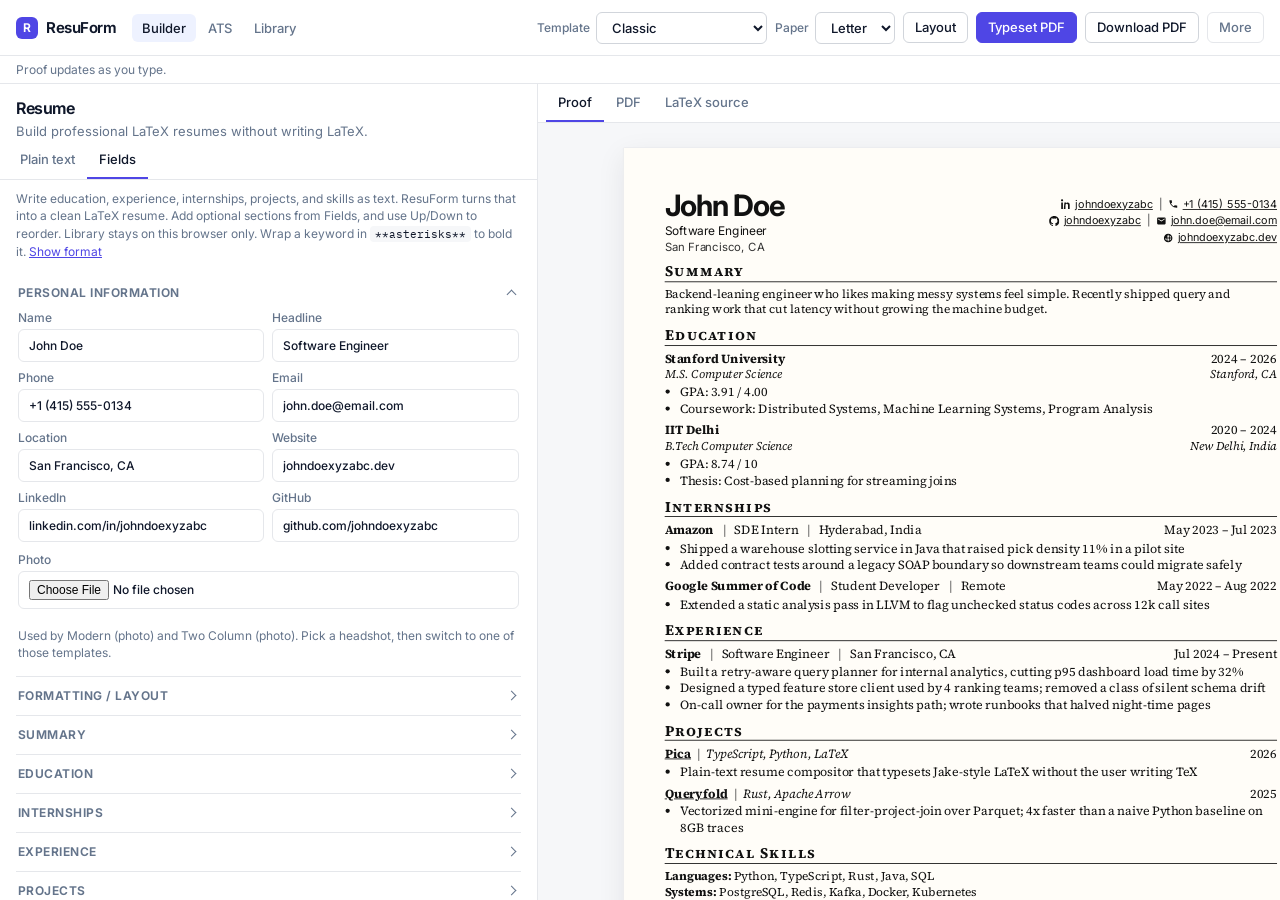
==== commit c9f04ffd: "Collapse builder sections and lay out ATS as a two-column desktop flow. Co-authored-by: Cursor <curs" ====
--- a/index.html
+++ b/index.html
@@ -12,7 +12,7 @@
       href="https://fonts.googleapis.com/css2?family=Inter:wght@400;500;600;700&family=IBM+Plex+Mono:wght@400;500&family=Source+Serif+4:ital,opsz,wght@0,8..60,400;0,8..60,600;0,8..60,650;1,8..60,400&display=swap"
       rel="stylesheet"
     />
-    <link rel="stylesheet" href="/static/styles.css?v=20260818c" />
+    <link rel="stylesheet" href="/static/styles.css?v=20260818e" />
     <script src="/static/vendor/html2canvas.min.js"></script>
     <script src="/static/vendor/jspdf.umd.min.js"></script>
   </head>
@@ -29,18 +29,24 @@
           <button class="nav-link" id="library-btn" type="button" title="Saved on this browser only. Not synced to an account.">Library</button>
         </nav>
         <div class="top-actions">
-          <select id="template" aria-label="Template">
-            <option value="classic">Classic</option>
-            <option value="modern">Modern</option>
-            <option value="compact">Compact</option>
-            <option value="two_column">Two Column</option>
-            <option value="modern_photo">Modern (photo)</option>
-            <option value="two_column_photo">Two Column (photo)</option>
-          </select>
-          <select id="page" aria-label="Paper size">
-            <option value="letter">Letter</option>
-            <option value="a4">A4</option>
-          </select>
+          <label class="toolbar-field">
+            <span>Template</span>
+            <select id="template" aria-label="Template">
+              <option value="classic">Classic</option>
+              <option value="modern">Modern</option>
+              <option value="compact">Compact</option>
+              <option value="two_column">Two Column</option>
+              <option value="modern_photo">Modern (photo)</option>
+              <option value="two_column_photo">Two Column (photo)</option>
+            </select>
+          </label>
+          <label class="toolbar-field">
+            <span>Paper</span>
+            <select id="page" aria-label="Paper size">
+              <option value="letter">Letter</option>
+              <option value="a4">A4</option>
+            </select>
+          </label>
           <details class="layout-pop" id="layout-pop">
             <summary>Layout</summary>
             <div class="layout-panel">
@@ -142,6 +148,6 @@
       <ul class="library-list" id="library-list"></ul>
     </aside>
 
-    <script type="module" src="/static/app.js?v=20260818c"></script>
+    <script type="module" src="/static/app.js?v=20260818d"></script>
   </body>
 </html>
--- a/static/styles.css
+++ b/static/styles.css
@@ -112,7 +112,19 @@
   flex-wrap: wrap;
   align-items: center;
   justify-content: flex-end;
+  gap: 8px;
+}
+.toolbar-field {
+  display: inline-flex;
+  align-items: center;
   gap: 6px;
+  margin: 0;
+  color: var(--ink-soft);
+  font-size: 12px;
+  font-weight: 500;
+}
+.toolbar-field > span {
+  white-space: nowrap;
 }
 
 .btn, .btn-ghost, .btn-primary, select, .layout-pop > summary {
@@ -334,12 +346,11 @@
   min-height: 0;
   align-content: start;
 }
-.fields.open { display: grid; }
+.fields.open { display: grid; gap: 0; }
 
 .field-group {
-  display: grid;
-  gap: 10px;
-  padding: 12px 0 4px;
+  display: block;
+  padding: 0;
   border-bottom: 1px solid var(--line);
 }
 .field-group > summary {
@@ -348,9 +359,18 @@
   align-items: center;
   gap: 8px;
   cursor: pointer;
+  padding: 11px 2px;
+  min-height: 38px;
 }
 .field-group > summary::-webkit-details-marker,
 .field-group > summary::marker { display: none; content: ""; }
+.field-group > summary:hover .field-title,
+.field-group > summary:hover .field-chevron {
+  color: var(--ink);
+}
+.field-group[open] > summary {
+  padding-bottom: 8px;
+}
 .field-title {
   font-size: 12px;
   letter-spacing: 0.04em;
@@ -364,6 +384,36 @@
   flex-wrap: wrap;
   gap: 4px;
   align-items: center;
+}
+.field-group:not([open]) .field-tools { display: none; }
+.field-chevron {
+  width: 16px;
+  height: 16px;
+  flex: 0 0 16px;
+  margin-left: 4px;
+  position: relative;
+  color: var(--ink-soft);
+}
+.field-group:not([open]) .field-chevron { margin-left: auto; }
+.field-chevron::before {
+  content: "";
+  position: absolute;
+  top: 4px;
+  left: 5px;
+  width: 6px;
+  height: 6px;
+  border-right: 1.5px solid currentColor;
+  border-bottom: 1.5px solid currentColor;
+  transform: rotate(-45deg);
+}
+.field-group[open] .field-chevron::before {
+  top: 7px;
+  transform: rotate(225deg);
+}
+.field-body {
+  display: grid;
+  gap: 10px;
+  padding: 0 2px 14px;
 }
 .field-group h3 {
   margin: 0;
@@ -814,9 +864,10 @@
 .ats-app { grid-template-rows: auto 1fr; }
 .ats-main {
   overflow: auto;
-  padding: 28px 20px 64px;
-}
-.ats-panel { max-width: 920px; margin: 0 auto; }
+  padding: 28px 24px 64px;
+}
+.ats-panel { max-width: 1200px; margin: 0 auto; width: 100%; }
+.ats-panel + .ats-panel { margin-top: 28px; }
 .page-head { margin-bottom: 22px; }
 .page-head h1 {
   font-size: 28px;
@@ -829,7 +880,7 @@
   color: var(--ink-soft);
   font-size: 14px;
   line-height: 1.5;
-  max-width: 42em;
+  max-width: none;
 }
 .ats-lead, .ats-disclaimer {
   color: var(--ink-soft);
@@ -837,6 +888,25 @@
   line-height: 1.5;
   max-width: 46em;
   margin: 0 0 8px;
+}
+.ats-setup {
+  display: grid;
+  grid-template-columns: minmax(280px, 1fr) minmax(320px, 1.2fr);
+  gap: 16px;
+  align-items: stretch;
+  margin-bottom: 16px;
+}
+.ats-setup > .ats-card {
+  display: flex;
+  flex-direction: column;
+  min-height: 0;
+}
+.ats-analyze-card {
+  margin-bottom: 12px;
+}
+.ats-analyze-card .ats-actions {
+  justify-content: center;
+  margin-top: 10px;
 }
 .step-list { display: grid; gap: 16px; }
 .ats-grid, .ats-split {
@@ -898,8 +968,9 @@
   list-style: none;
   margin: 0;
   padding: 0;
-  max-height: 280px;
+  max-height: 360px;
   overflow: auto;
+  flex: 1;
 }
 .ats-library-list li {
   border: 1px solid var(--line);
@@ -943,7 +1014,7 @@
   outline: none;
   box-shadow: 0 0 0 3px var(--accent-soft);
 }
-#ats-jd { min-height: 220px; resize: vertical; }
+#ats-jd { min-height: 280px; flex: 1; resize: vertical; }
 .ats-file { display: block; font-size: 13px; }
 .ats-file input { margin-top: 8px; }
 .ats-actions {
@@ -1108,6 +1179,70 @@
 
 .ats-analyze-row { margin-top: 16px; align-items: start; }
 .ats-ai { background: var(--bg); }
+.ats-ai-panel {
+  background: var(--bg);
+  border: 1px dashed var(--line);
+  border-radius: var(--radius);
+  padding: 2px 16px;
+  margin: 0 0 20px;
+}
+.ats-ai-panel > summary {
+  list-style: none;
+  cursor: pointer;
+  padding: 14px 0;
+}
+.ats-ai-panel > summary::-webkit-details-marker,
+.ats-ai-panel > summary::marker { display: none; content: ""; }
+.ats-ai-panel .ats-kicker { margin-bottom: 8px; }
+.ats-ai-enable {
+  display: inline-flex;
+  align-items: center;
+  gap: 8px;
+  border: 1px solid var(--line-strong);
+  background: var(--bg-elev);
+  color: var(--ink);
+  padding: 8px 14px;
+  border-radius: var(--radius-sm);
+  font-size: 13px;
+  font-weight: 600;
+  line-height: 1.3;
+  box-shadow: var(--shadow);
+}
+.ats-ai-enable::after {
+  content: "";
+  width: 6px;
+  height: 6px;
+  border-right: 1.5px solid currentColor;
+  border-bottom: 1.5px solid currentColor;
+  transform: rotate(45deg);
+  margin-top: -2px;
+}
+.ats-ai-panel > summary:hover .ats-ai-enable {
+  background: var(--bg);
+  border-color: var(--accent);
+  color: var(--accent);
+}
+.ats-ai-panel[open] .ats-ai-enable {
+  border-color: var(--accent);
+  color: var(--accent);
+  background: var(--accent-soft);
+}
+.ats-ai-panel[open] .ats-ai-enable::after {
+  transform: rotate(225deg);
+  margin-top: 2px;
+}
+.ats-ai-panel summary em {
+  display: block;
+  margin-top: 8px;
+  font-style: normal;
+  font-size: 13px;
+  color: var(--ink-soft);
+  line-height: 1.45;
+}
+.ats-ai-body {
+  max-width: 520px;
+  padding: 0 0 16px;
+}
 .ats-key-row {
   display: flex;
   gap: 8px;
@@ -1179,13 +1314,16 @@
   }
   .preview { min-height: 72vh; }
   .grid-2 { grid-template-columns: 1fr; }
-  .ats-grid, .ats-split, .score-hero, .ats-score-hero {
+  .ats-grid, .ats-split, .score-hero, .ats-score-hero, .ats-setup {
     grid-template-columns: 1fr;
     display: grid;
   }
+  .ats-setup > .ats-card { min-height: 0; }
+  #ats-jd { min-height: 180px; }
+  .ats-library-list { max-height: 240px; }
   .brand span, .hide-sm { display: none; }
   .topbar { flex-wrap: wrap; padding: 8px 12px; }
-  .top-actions { width: 100%; margin-left: 0; }
+  .top-actions { width: 100%; margin-left: 0; justify-content: flex-start; }
 }
 @media (max-width: 390px) {
   .nav-link { padding: 6px 8px; }
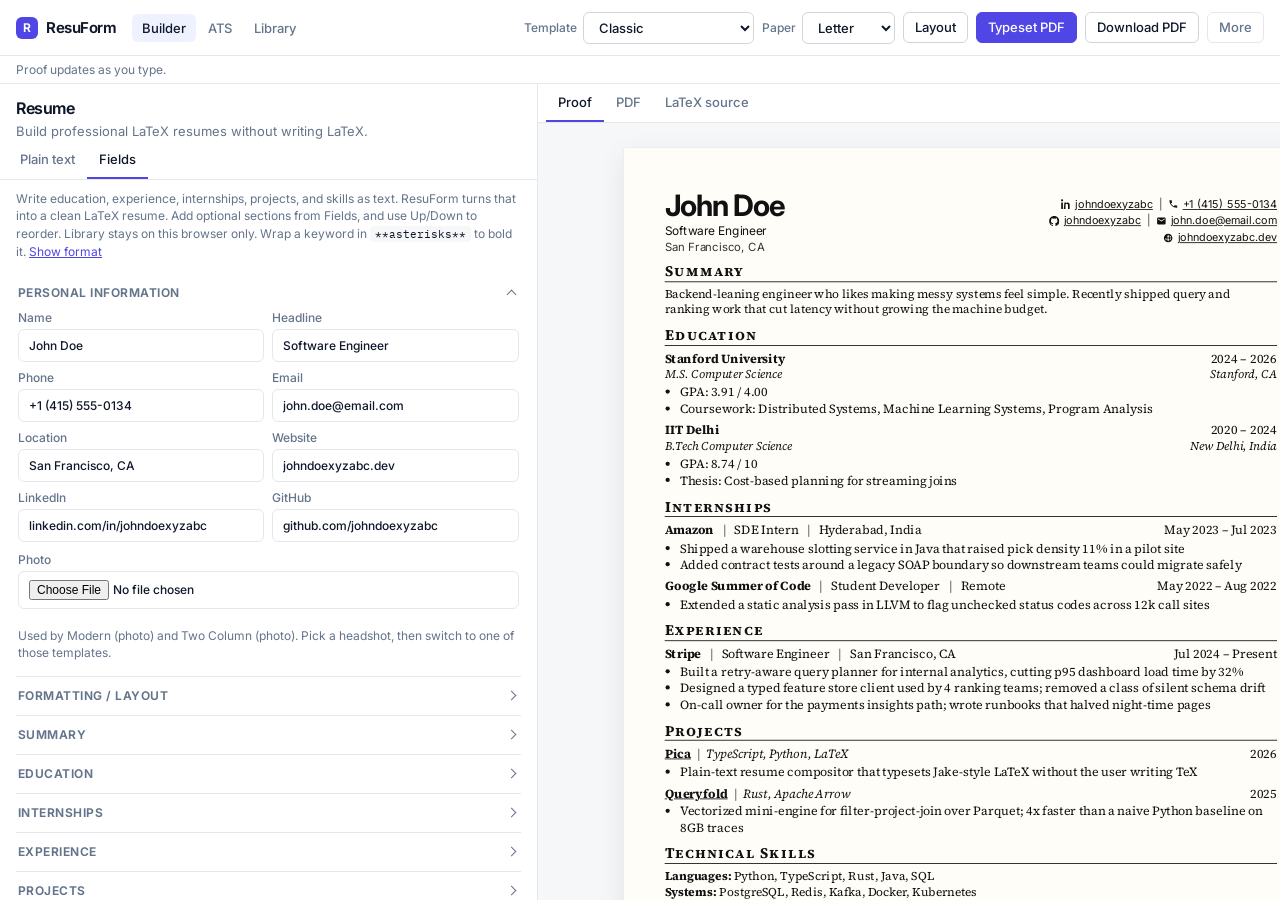
==== commit d027d09f: "Add custom paper size, optional coursework and certifications, and keep page breaks from splitting e" ====
--- a/index.html
+++ b/index.html
@@ -12,7 +12,7 @@
       href="https://fonts.googleapis.com/css2?family=Inter:wght@400;500;600;700&family=IBM+Plex+Mono:wght@400;500&family=Source+Serif+4:ital,opsz,wght@0,8..60,400;0,8..60,600;0,8..60,650;1,8..60,400&display=swap"
       rel="stylesheet"
     />
-    <link rel="stylesheet" href="/static/styles.css?v=20260818e" />
+    <link rel="stylesheet" href="/static/styles.css?v=20260819b" />
     <script src="/static/vendor/html2canvas.min.js"></script>
     <script src="/static/vendor/jspdf.umd.min.js"></script>
   </head>
@@ -45,11 +45,17 @@
             <select id="page" aria-label="Paper size">
               <option value="letter">Letter</option>
               <option value="a4">A4</option>
+              <option value="custom">Custom</option>
             </select>
           </label>
           <details class="layout-pop" id="layout-pop">
             <summary>Layout</summary>
             <div class="layout-panel">
+              <p class="layout-label">Paper size (inches)</p>
+              <div class="layout-size">
+                <label>Width <input id="paper-width" type="number" min="7" max="14" step="0.05" /></label>
+                <label>Height <input id="paper-height" type="number" min="8" max="20" step="0.05" /></label>
+              </div>
               <p class="layout-label">Margins (inches)</p>
               <div class="layout-margins">
                 <label class="top">Top <input id="margin-top" type="number" min="0.15" max="1.75" step="0.05" /></label>
@@ -60,7 +66,7 @@
               <label class="full">Line spacing
                 <input id="line-spacing" type="number" min="0.8" max="1.8" step="0.05" />
               </label>
-              <p class="hint">1.0 is single spacing. Proof updates immediately; Typeset PDF for the printed page.</p>
+              <p class="hint">Letter is 8.5 × 11. Increase width or height if the page looks tight. Proof updates immediately; Typeset PDF for the printed page.</p>
             </div>
           </details>
           <button class="btn-primary" id="typeset" type="button">Typeset PDF</button>
@@ -148,6 +154,6 @@
       <ul class="library-list" id="library-list"></ul>
     </aside>
 
-    <script type="module" src="/static/app.js?v=20260818d"></script>
+    <script type="module" src="/static/app.js?v=20260819b"></script>
   </body>
 </html>
--- a/static/styles.css
+++ b/static/styles.css
@@ -170,7 +170,7 @@
   top: calc(100% + 6px);
   right: 0;
   z-index: 15;
-  width: 260px;
+  width: 280px;
   padding: 12px;
   background: var(--bg-elev);
   border: 1px solid var(--line);
@@ -185,6 +185,13 @@
   color: var(--ink-soft);
   font-weight: 600;
 }
+.layout-size {
+  display: grid;
+  grid-template-columns: 1fr 1fr;
+  gap: 8px;
+  margin-bottom: 12px;
+}
+.layout-size label { display: grid; gap: 4px; }
 .layout-margins {
   display: grid;
   grid-template-columns: 1fr 1fr 1fr;
@@ -609,7 +616,6 @@
   background: var(--page);
   line-height: 1.25;
 }
-.resume-page.a4 { width: 210mm; min-height: 297mm; }
 .resume-page.compact { font-size: 10pt; }
 .resume-page header.masthead,
 .resume-page .masthead {
@@ -677,6 +683,12 @@
 }
 .resume-page .row { display: flex; justify-content: space-between; gap: 12px; }
 .resume-page .muted { font-size: 10.5pt; margin-top: 1px; }
+.resume-page article,
+.resume-page section,
+.resume-page h2 {
+  break-inside: avoid;
+  page-break-inside: avoid;
+}
 .resume-page article { margin-bottom: 7px; }
 .resume-page ul { margin: 3px 0 0 18px; padding: 0; }
 .resume-page li { margin: 1px 0; }
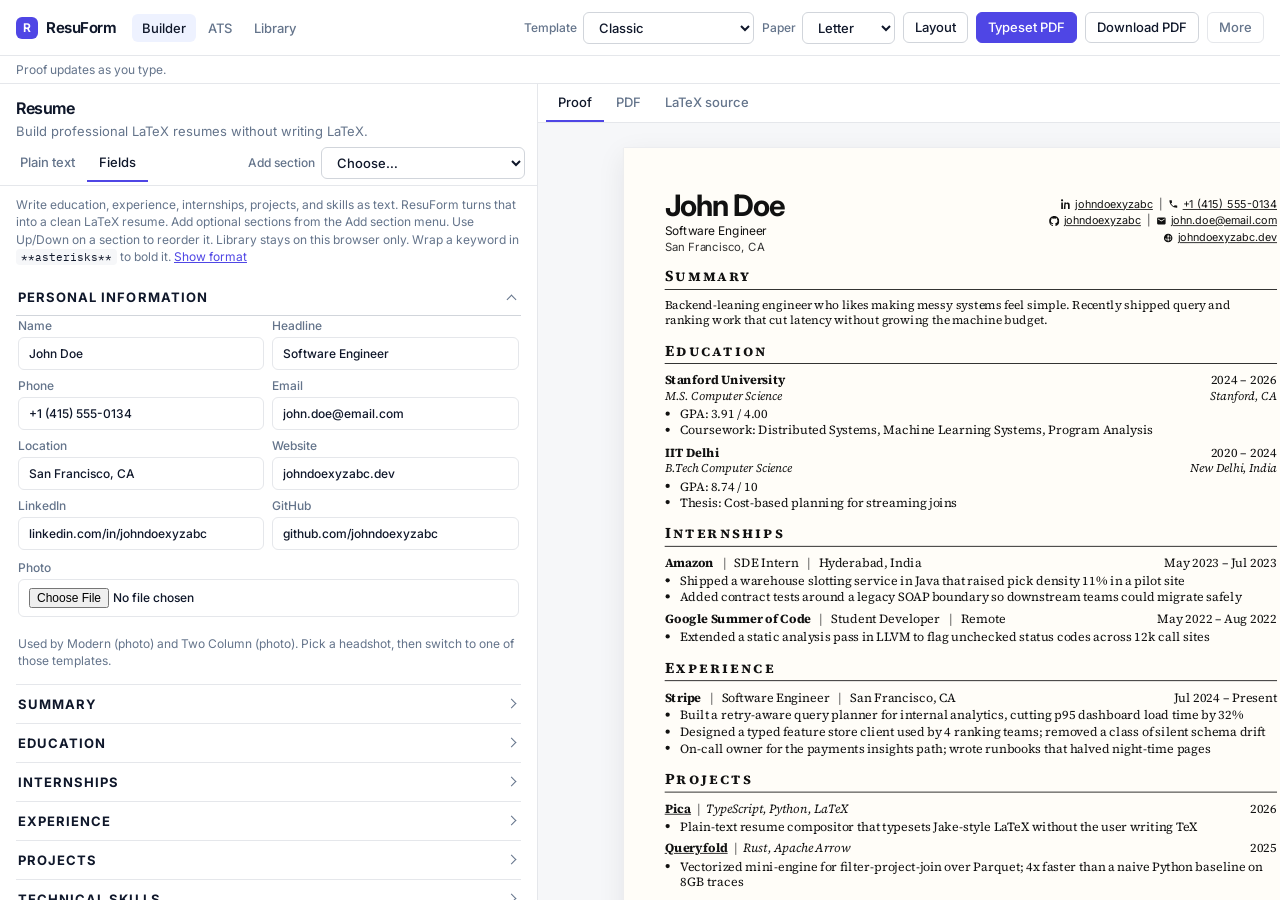
==== commit 6124b2a3: "Keep PDF margins on every page and avoid splitting projects across page breaks. Co-authored-by: Curs" ====
--- a/index.html
+++ b/index.html
@@ -12,7 +12,7 @@
       href="https://fonts.googleapis.com/css2?family=Inter:wght@400;500;600;700&family=IBM+Plex+Mono:wght@400;500&family=Source+Serif+4:ital,opsz,wght@0,8..60,400;0,8..60,600;0,8..60,650;1,8..60,400&display=swap"
       rel="stylesheet"
     />
-    <link rel="stylesheet" href="/static/styles.css?v=20260819b" />
+    <link rel="stylesheet" href="/static/styles.css?v=20260823b" />
     <script src="/static/vendor/html2canvas.min.js"></script>
     <script src="/static/vendor/jspdf.umd.min.js"></script>
   </head>
@@ -86,7 +86,7 @@
       </div>
 
       <main class="workspace">
-        <section class="editor" aria-label="Resume editor">
+        <section class="editor fields-mode" aria-label="Resume editor">
           <div class="editor-intro">
             <h1>Resume</h1>
             <p>Build professional LaTeX resumes without writing LaTeX.</p>
@@ -94,11 +94,17 @@
           <div class="editor-tabs">
             <button type="button" data-mode="text">Plain text</button>
             <button type="button" data-mode="fields" class="active">Fields</button>
+            <label class="add-section-field" id="add-section-wrap">
+              <span>Add section</span>
+              <select id="add-section" aria-label="Add section">
+                <option value="">Choose…</option>
+              </select>
+            </label>
           </div>
           <div class="editor-body">
             <p class="hint">
               Write education, experience, internships, projects, and skills as text. ResuForm turns that into a clean LaTeX resume.
-              Add optional sections from Fields, and use Up/Down to reorder.
+              Add optional sections from the Add section menu. Use Up/Down on a section to reorder it.
               Library stays on this browser only.
               Wrap a keyword in <code>**asterisks**</code> to bold it.
               <button type="button" id="toggle-guide">Show format</button>
@@ -154,6 +160,6 @@
       <ul class="library-list" id="library-list"></ul>
     </aside>
 
-    <script type="module" src="/static/app.js?v=20260819b"></script>
+    <script type="module" src="/static/app.js?v=20260823c"></script>
   </body>
 </html>
--- a/static/styles.css
+++ b/static/styles.css
@@ -269,9 +269,24 @@
 .editor-tabs, .preview-tabs {
   display: flex;
   gap: 0;
+  align-items: center;
   padding: 0 8px;
   border-bottom: 1px solid var(--line);
   background: var(--bg-elev);
+}
+.add-section-field {
+  margin-left: auto;
+  display: none;
+  align-items: center;
+  gap: 6px;
+  padding: 6px 4px 6px 8px;
+  color: var(--ink-soft);
+  font-size: 12px;
+  font-weight: 500;
+}
+.editor.fields-mode .add-section-field { display: inline-flex; }
+.add-section-field select {
+  min-width: 148px;
 }
 .editor-tabs button, .preview-tabs button {
   background: transparent;
@@ -376,14 +391,16 @@
   color: var(--ink);
 }
 .field-group[open] > summary {
-  padding-bottom: 8px;
+  padding-bottom: 10px;
+  margin-bottom: 2px;
+  border-bottom: 1px solid var(--line-strong);
 }
 .field-title {
-  font-size: 12px;
-  letter-spacing: 0.04em;
+  font-size: 13px;
+  letter-spacing: 0.08em;
   text-transform: uppercase;
-  color: var(--ink-soft);
-  font-weight: 650;
+  color: var(--ink);
+  font-weight: 700;
 }
 .field-tools {
   margin-left: auto;
@@ -514,13 +531,24 @@
   margin-top: 1px;
 }
 .card-head button {
-  background: none;
-  border: 0;
-  color: var(--ink-soft);
-  font-size: 12px;
-  padding: 2px 4px;
-}
-.card-head button:hover { color: var(--bad); }
+  background: var(--bg-elev);
+  border: 1px solid var(--line);
+  color: var(--ink-soft);
+  font-size: 11px;
+  font-weight: 500;
+  padding: 3px 7px;
+  border-radius: 5px;
+}
+.card-head button:hover { color: var(--ink); background: var(--bg); }
+.card-head button[data-remove]:hover { color: var(--bad); border-color: var(--bad); }
+.card-head button:disabled { opacity: 0.35; cursor: not-allowed; }
+.item-tools {
+  display: inline-flex;
+  flex-wrap: wrap;
+  justify-content: flex-end;
+  gap: 4px;
+  max-width: 100%;
+}
 
 .preview {
   display: flex;
@@ -670,11 +698,12 @@
 .resume-page .sep { margin: 0 7px; color: #444; }
 .resume-page a { color: inherit; }
 .resume-page h2 {
-  font-size: 13pt;
+  font-size: 13.5pt;
   font-variant: small-caps;
-  letter-spacing: 0.08em;
-  border-bottom: 1px solid #111;
-  margin: 11px 0 6px;
+  letter-spacing: 0.14em;
+  border-bottom: 1.35px solid #111;
+  margin: 16px 0 10px;
+  padding-bottom: 3px;
   font-weight: 700;
 }
 .resume-page.modern h2 {
